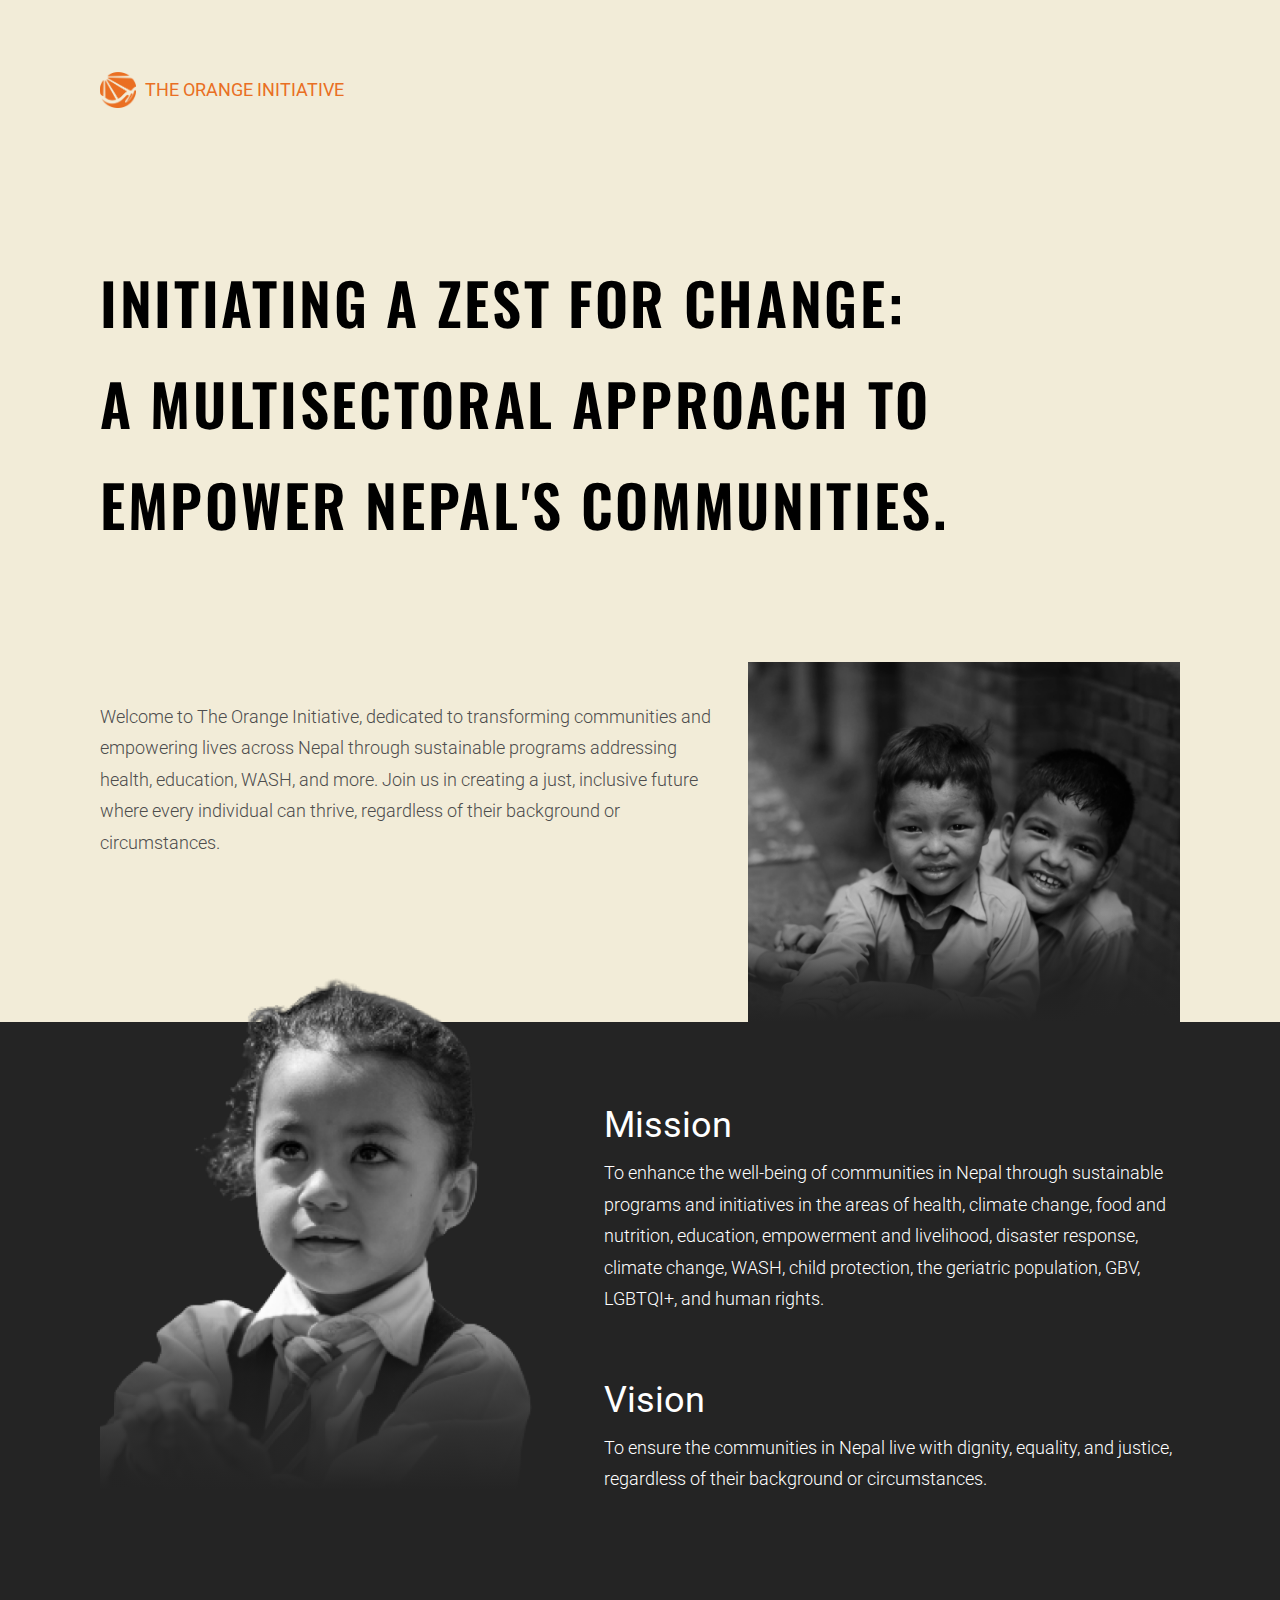
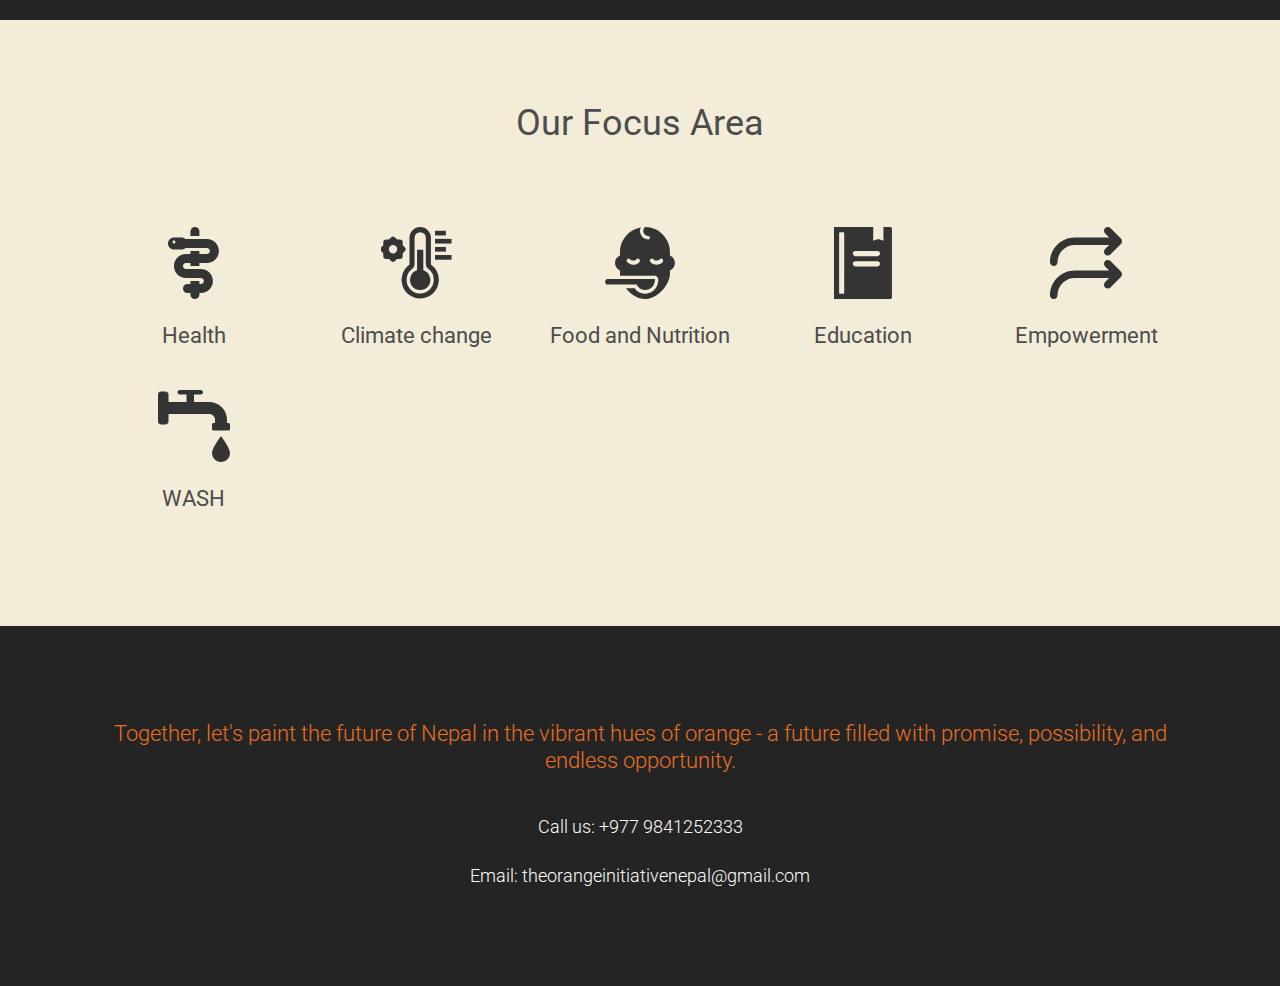
==== index.html @ a8c49d35 "Add climate change to focus area and mission statement" ====
<!DOCTYPE html>
<html>
    <head>
        <meta http-equiv="Content-Type" content="text/html; charset=windows-1252">
        <meta name="viewport" content="width=device-width, initial-scale=1.0">
        <link rel="icon" type="image/x-icon" href="./favicon.png">
        <script defer src="https://umami.tools.togglecorp.com/script.js" data-website-id="6a67c13a-d1a0-4432-aa30-65d49cffbc74"></script>
        <link rel="preconnect" href="https://fonts.googleapis.com">
        <link rel="preconnect" href="https://fonts.gstatic.com" crossorigin>
        <link href="https://fonts.googleapis.com/css2?family=Roboto:ital,wght@0,100;0,300;0,400;0,500;0,700;0,900;1,100;1,300;1,400;1,500;1,700;1,900&display=swap" rel="stylesheet">
        <link href="https://fonts.googleapis.com/css2?family=Oswald:wght@600&display=swap" rel="stylesheet">
        <title>The Orange Initiative</title>
        <link rel="stylesheet" href="./styles.css" />
    </head>
    <body data-gr-c-s-loaded="true">
        <div class="navbar-section section">
            <div class="section-content">
                <div class="brand">
                    <img class="main-logo" src="./icons/oi-logo.png" />
                    <span class="title">
                        The Orange Initiative
                    </span>
                </div>
            </div>
        </div>
        <div class="introduction-section section">
            <div class="section-content">
                <div class="main-tagline">
                    <div>Initiating a zest for change:</div>
                    <div>A multisectoral approach to empower Nepal's communities.</div>
                </div>
                <div class="introduction">
                    <div class="intro-text">
                        Welcome to The Orange Initiative, dedicated to transforming communities and empowering lives across Nepal through
                        sustainable programs addressing health, education, WASH, and more. Join us in creating a just, inclusive future where
                        every individual can thrive, regardless of their background or circumstances.
                    </div>
                    <div class="intro-image">
                        <img
                            src="./images/introduction.png"
                            alt=""
                        />
                        <div class="intro-image-gradient-overlay">
                        </div>
                    </div>
                </div>
            </div>
        </div>
        <div class="mission-vision-section section">
            <div class="section-content">
                <div class="mission-vision-image">
                    <img
                        src="./images/mission-vision.png"
                        alt=""
                    />
                    <div class="mission-vision-image-gradient-overlay">
                    </div>
                </div>
                <div class="mission-vision">
                    <div>
                        <h2>Mission</h2>
                        <div class="content">
                            To enhance the well-being of communities in Nepal through sustainable programs and initiatives in the areas of health,
                            climate change, food and nutrition, education, empowerment and livelihood, disaster response, climate change, WASH,
                            child protection, the geriatric population, GBV, LGBTQI+, and human rights.
                        </div>
                    </div>
                    <div>
                        <h2>Vision</h2>
                        <div class="content">
                            To ensure the communities in Nepal live with dignity, equality, and justice, regardless of their background or circumstances.
                        </div>
                    </div>
                </div>
            </div>
        </div>
        <div class="sectors-section section">
            <div class="section-content">
                <h2 class="sectors-heading">Our Focus Area</h2>
                <div class="content">
                    <div class="sector-list">
                        <div class="sector">
                            <img
                                class="sector-img"
                                src="./icons/health.svg"
                                alt=""
                            />
                            <h3>Health</h3>
                        </div>
                        <div class="sector">
                            <img
                                class="sector-img"
                                src="./icons/climate-change.svg"
                                alt=""
                            />
                            <h3>Climate change</h3>
                        </div>
                        <div class="sector">
                            <img
                                class="sector-img"
                                src="./icons/nutrition.svg"
                                alt=""
                            />
                            <h3>Food and Nutrition</h3>
                        </div>
                        <div class="sector">
                            <img
                                class="sector-img"
                                src="./icons/education.svg"
                                alt=""
                            />
                            <h3>Education</h3>
                        </div>
                        <div class="sector">
                            <img
                                class="sector-img"
                                src="./icons/disaster-response.svg"
                                alt=""
                            />
                            <h3>Empowerment</h3>
                        </div>
                        <div class="sector">
                            <img
                                class="sector-img"
                                src="./icons/wash.svg"
                                alt=""
                            />
                            <h3>WASH</h3>
                        </div>
                    </div>
                </div>
            </div>
        </div>
        <div class="contact-section section">
            <div class="section-content">
                <div class="contact-tagline">
                    Together, let's paint the future of Nepal in the vibrant hues of orange - a future filled with promise, possibility, and
                    endless opportunity.
                </div>
                <div></div>
                <div class="contact-details">
                    Call us:
                    <a href="tel:+9779841252333">
                        +977 9841252333
                    </a>
                </div>
                <div class="contact-details">
                    Email:
                    <a href="mailto:theorangeinitiativenepal@gmail.com">
                        theorangeinitiativenepal@gmail.com
                    </a>
                </div>
            </div>
        </div>
    </body>
</html>
---- styles.css ----
:root {
    --color-vivid-tangelo: #e96f23;
    --color-deep-jungle-green: #6c732d;
    --color-eggshell: #f2ecd8;
    --color-dark-lever: #4d4d4d;
    --color-white: #ffffff;
    --color-black: #000000;
    --color-background-dark: #242424;
    --color-light-gray: #f5f5f5;

    --color-primary: var(--color-vivid-tangelo);
    --color-accent: var(--color-deep-jungle-green);
    --color-background-primary: var(--color-eggshell);
    --color-background: var(--color-light-gray);
    --color-text: var(--color-dark-lever);
    --color-text-on-primary: var(--color-white);

    --font-family-primary: 'Roboto', sans-serif;

    font-family: var(--font-family-primary);
    font-size: 18px;
    line-height: 1.75;
    font-weight: 300;
}

body, html {
    padding: 0;
    margin: 0;
}

* {
    box-sizing: border-box;
}

body {
    background-color: var(--color-background);
    color: var(--color-text);
}

@media screen and (max-width: 900px) {
    :root {
        font-size: 16px;
    }
}

h2 {
    margin: 0;
    font-weight: 400;
    font-size: 2rem;
}

h3 {
    margin: 0;
    font-weight: 400;
    font-size: 1.2rem;
}

a {
    color: inherit;
    text-decoration: none;
}

a:visited {
    color: inherit;
}

a:hover {
    text-decoration: underline;
}

.section {
    display: flex;
    justify-content: center;
    padding: 4rem 2rem;
    position: relative;
}

.section-content {
    width: 100%;
    max-width: 60rem;
}

.navbar-section {
    background-color: var(--color-background-primary);
}

@media screen and (max-width: 900px) {
    .navbar-section {
        padding: 2rem;
    }
}

.brand {
    display: flex;
    align-items: center;
    gap: 0.5rem;
}

.main-logo {
    width: 2rem;
    height: 2rem;
    filter: invert(50%) sepia(43%) saturate(1072%) hue-rotate(342deg) brightness(94%) contrast(95%);
}

.brand .title {
    text-transform: uppercase;
    font-weight: 400;
    color: var(--color-primary);
}

.introduction-section {
    background-color: var(--color-background-primary);
}

.main-tagline {
    /* TODO: variable */
    font-family: 'Oswald', sans-serif;
    font-weight: 600;
    font-size: 3.2rem;
    text-transform: uppercase;
    color: var(--color-black);
    letter-spacing: 2pt;
}

@media screen and (max-width: 900px) {
    .main-tagline {
        font-size: 2.4rem;
        letter-spacing: unset;
    }
}

.introduction {
    display: flex;
    align-items: center;
    padding: 2rem 0 0 0;
    gap: 2rem;
}

.intro-text {
    padding-top: 1rem;
}

.intro-image {
    flex-shrink: 0;
    transform: translateY(4rem);
    position: relative;
    width: 24rem;
    height: 20rem;
}


.intro-image img {
    width: 100%;
    height: 100%;
    object-fit: cover;
}

@media screen and (max-width: 900px) {
    .intro-image {
        position: absolute;
        top: 0;
        left: 0;
        width: 100%;
        height: 100%;
        z-index: 0;
        opacity: 0.2;
        transform: unset;
    }

    .intro-image img {
        width: 100%;
        height: 100%;
        object-fit: cover;
        object-position: center center;
    }

    .intro-image-gradient-overlay {
        display: none;
    }
}

.intro-image-gradient-overlay {
    position: absolute;
    left: 0;
    top: 0;
    width: 100%;
    height: 100%;
    background: linear-gradient(180deg, rgba(0,0,0,0) 70%, rgba(36,36,36,0.9) 90%, rgba(36,36,36,1) 100%);
}

.mission-vision-section {
    background-color: var(--color-background-dark);
    color: var(--color-white);
}


.mission-vision {
    display: flex;
    flex-direction: column;
    gap: 3rem;
}

.mission-vision-section .section-content {
    display: flex;
    gap: 2rem;
}

.mission-vision-image {
    position: relative;
}

.mission-vision-image img {
    width: 26rem;
    transform: translateY(-7rem);
}

.mission-vision-image-gradient-overlay {
    position: absolute;
    left: 0;
    top: 0;
    width: 100%;
    height: 100%;
    background: linear-gradient(180deg, rgba(0,0,0,0) 60%, rgba(36,36,36,0.7) 70%, rgba(36,36,36, 0.9) 80%, rgba(36,36,36,1) 90%);
    transform: translateY(-7rem);
}

@media screen and (min-width: 900px) {
    .mission-vision-image {
        margin-bottom: -7rem;
    }
}

@media screen and (max-width: 900px) {
    .mission-vision-image {
        position: absolute;
        top: 0;
        left: 0;
        width: 100%;
        height: 100%;
        z-index: 0;
        opacity: 0.1;
    }

    .mission-vision-image img {
        width: 100%;
        height: 100%;
        object-fit: cover;
        object-position: center center;
        transform: unset;
    }

    .mission-vision {
        z-index: 1;
    }

    .mission-vision-image-gradient-overlay {
        display: none;
    }
}

.sectors-section {
    background-color: var(--color-background-primary);
}

.sectors-heading {
    margin-bottom: 2rem;
    text-align: center;
}

.sector-list {
    display: grid;
    grid-template-columns: repeat(auto-fit, minmax(10rem, 1fr));
    gap: 2rem;
    padding: 2rem 0;
}

.sector {
    display: flex;
    flex-direction: column;
    align-items: center;
    gap: 1rem;
}

.sector-img {
    width: 4rem;
    height: 4rem;
    object-fit: contain;
    object-position: center center;
}

.contact-section {
    background-color: var(--color-background-dark);
    min-height: 20rem;
    color: var(--color-white);
}

.contact-section .section-content {
    display: flex;
    flex-direction: column;
    justify-content: center;
    align-items: center;
    gap: 1rem;
}

.contact-tagline {
    color: var(--color-primary);
    text-align: center;
    font-weight: 300;
    font-size: 1.2rem;
    line-height: 1.25;
}
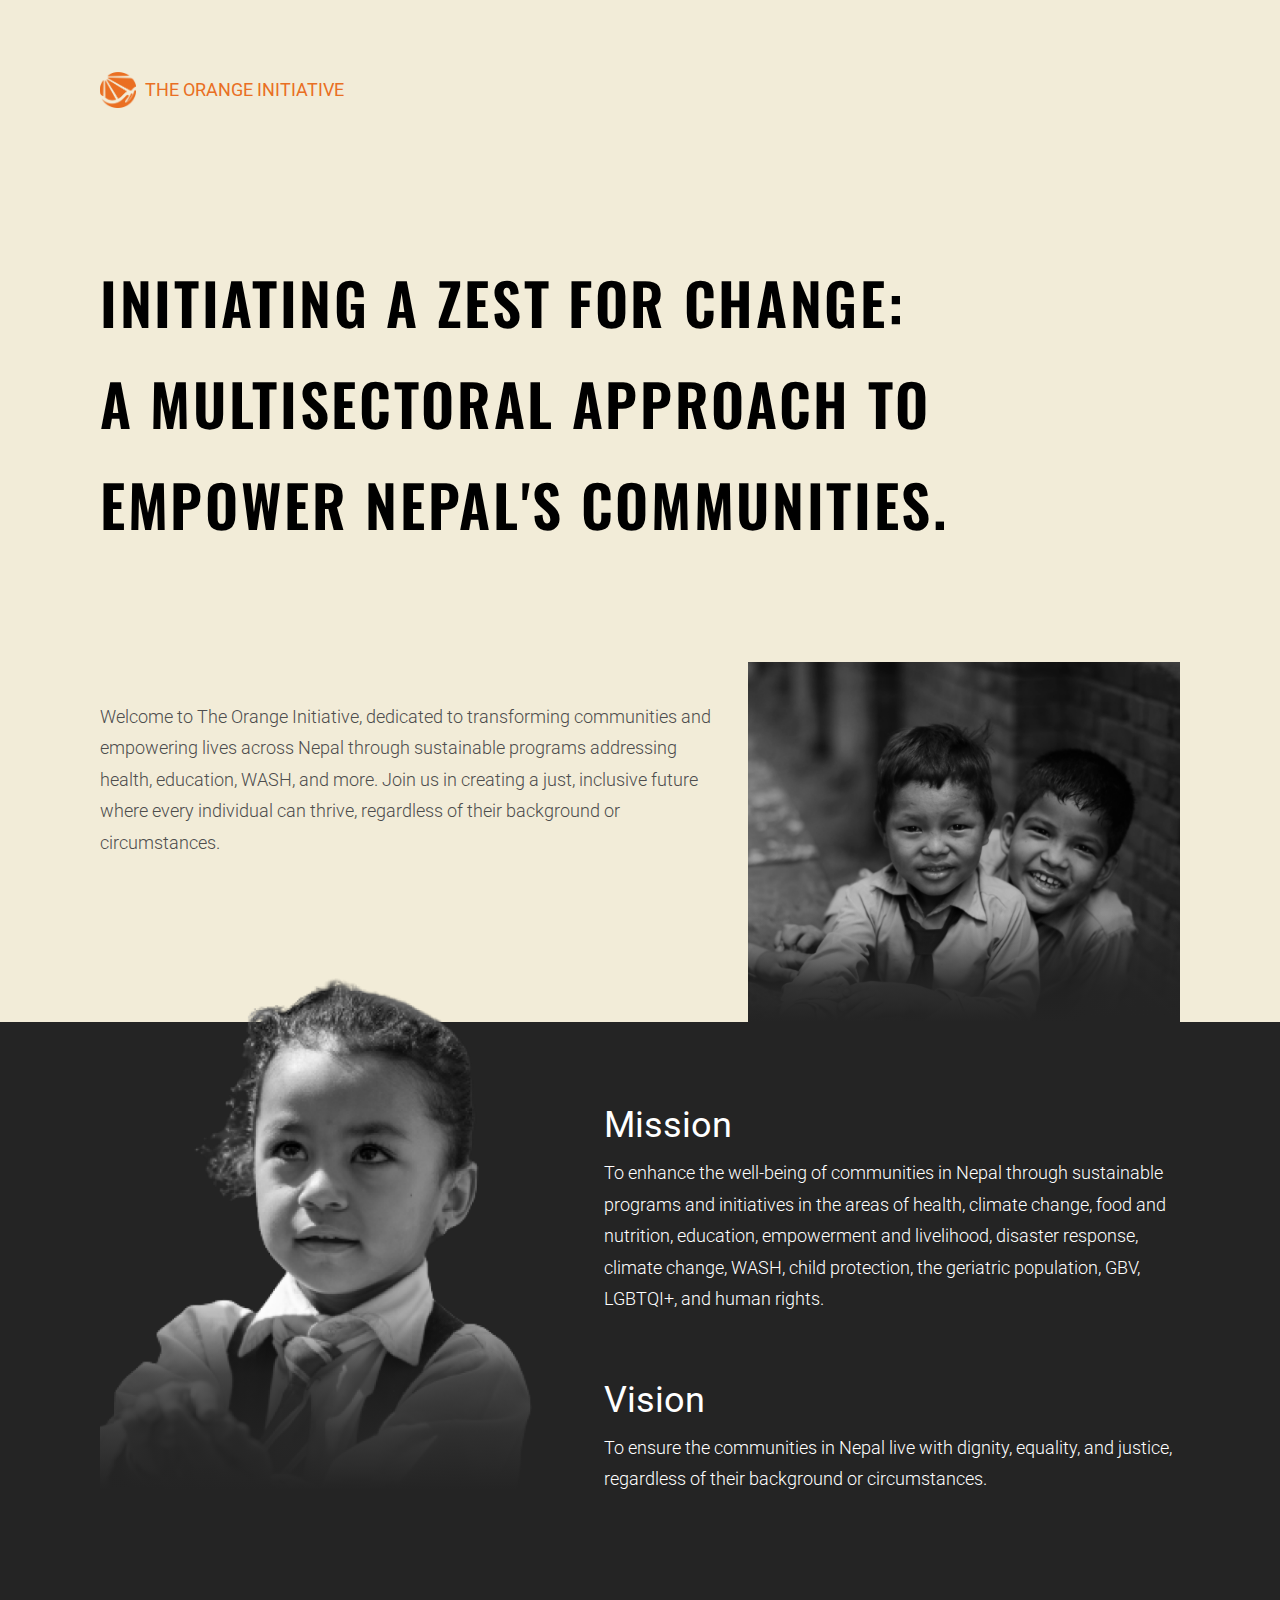
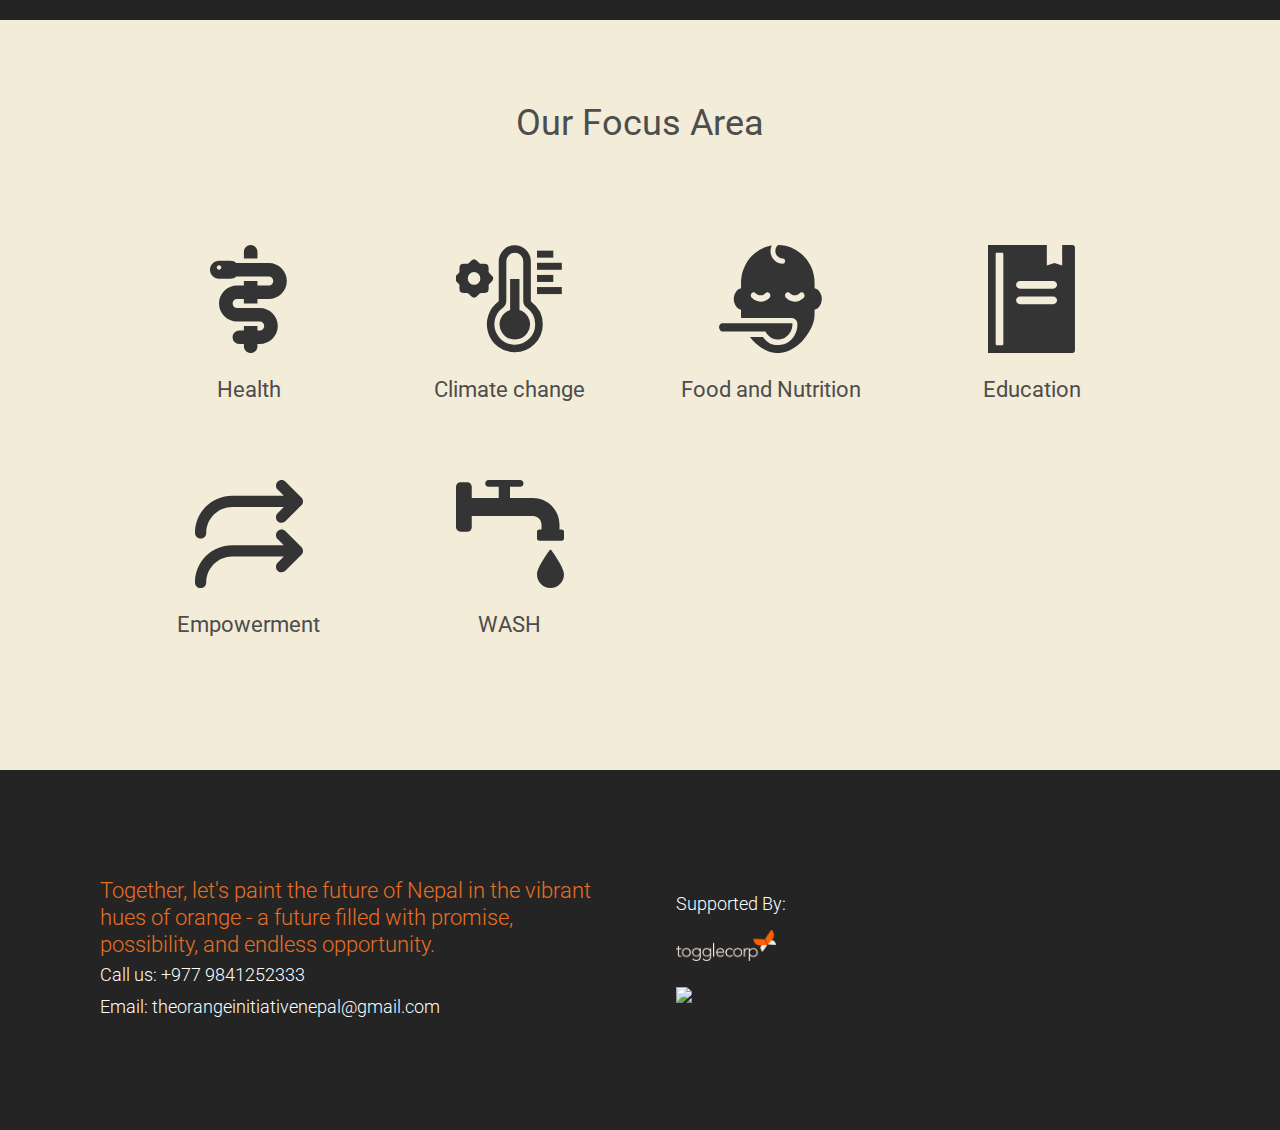
==== commit a43a76b7: "Add supported logos in bottom" ====
--- a/index.html
+++ b/index.html
@@ -133,22 +133,37 @@
         </div>
         <div class="contact-section section">
             <div class="section-content">
-                <div class="contact-tagline">
-                    Together, let's paint the future of Nepal in the vibrant hues of orange - a future filled with promise, possibility, and
-                    endless opportunity.
+                <div class="contact">
+                    <div class="contact-tagline">
+                        Together, let's paint the future of Nepal in the vibrant hues of orange - a future filled with promise, possibility, and
+                        endless opportunity.
+                    </div>
+                    <div></div>
+                    <div class="contact-details">
+                        Call us:
+                        <a href="tel:+9779841252333">
+                            +977 9841252333
+                        </a>
+                    </div>
+                    <div class="contact-details">
+                        Email:
+                        <a href="mailto:theorangeinitiativenepal@gmail.com">
+                            theorangeinitiativenepal@gmail.com
+                        </a>
+                    </div>
                 </div>
-                <div></div>
-                <div class="contact-details">
-                    Call us:
-                    <a href="tel:+9779841252333">
-                        +977 9841252333
-                    </a>
-                </div>
-                <div class="contact-details">
-                    Email:
-                    <a href="mailto:theorangeinitiativenepal@gmail.com">
-                        theorangeinitiativenepal@gmail.com
-                    </a>
+                <div class="supported-by">
+                    <div class="supported-by-title">
+                        Supported By:
+                    </div>
+                    <div class="partners">
+                        <a href="https://togglecorp.com/" target="_blank" rel="noopener norefferer">
+                            <img class="partner-logo big" src="./icons/tc.png"></img>
+                        </a>
+                        <a href="https://uptimerobot.com/" target="_blank" rel="noopener norefferer">
+                            <img class="partner-logo small" src="https://uptimerobot.com/assets/images/uptimerobot-logo.svg"></img>
+                        </a>
+                    </div>
                 </div>
             </div>
         </div>
--- a/styles.css
+++ b/styles.css
@@ -269,9 +269,10 @@
 
 .sector-list {
     display: grid;
+    align-items: center;
     grid-template-columns: repeat(auto-fit, minmax(10rem, 1fr));
-    gap: 2rem;
-    padding: 2rem 0;
+    gap: 4rem;
+    padding: 3rem;
 }
 
 .sector {
@@ -282,8 +283,8 @@
 }
 
 .sector-img {
-    width: 4rem;
-    height: 4rem;
+    width: 6rem;
+    height: 6rem;
     object-fit: contain;
     object-position: center center;
 }
@@ -295,16 +296,44 @@
 }
 
 .contact-section .section-content {
+    display: grid;
+    align-items: center;
+    grid-template-columns: repeat(auto-fit, minmax(10rem, 1fr));
+    gap: 4rem;
+}
+
+.contact-section .supported-by {
     display: flex;
     flex-direction: column;
-    justify-content: center;
-    align-items: center;
-    gap: 1rem;
+    grid-column: 3;
+    gap: 0.6rem;
+}
+
+@media screen and (max-width: 720px) {
+    .contact-section .supported-by {
+        grid-column: auto;
+    }
+}
+
+
+.contact-section .partners {
+    display: flex;
+    flex-direction: column;
+    gap: 0.6rem;
+}
+
+.contact-section .partners .partner-logo {
+    width: 100px;
+    object-fit: contain;
+}
+
+.contact-section .partners .partner-logo .big {
+    height: 40px;
 }
 
 .contact-tagline {
     color: var(--color-primary);
-    text-align: center;
+    text-align: left;
     font-weight: 300;
     font-size: 1.2rem;
     line-height: 1.25;
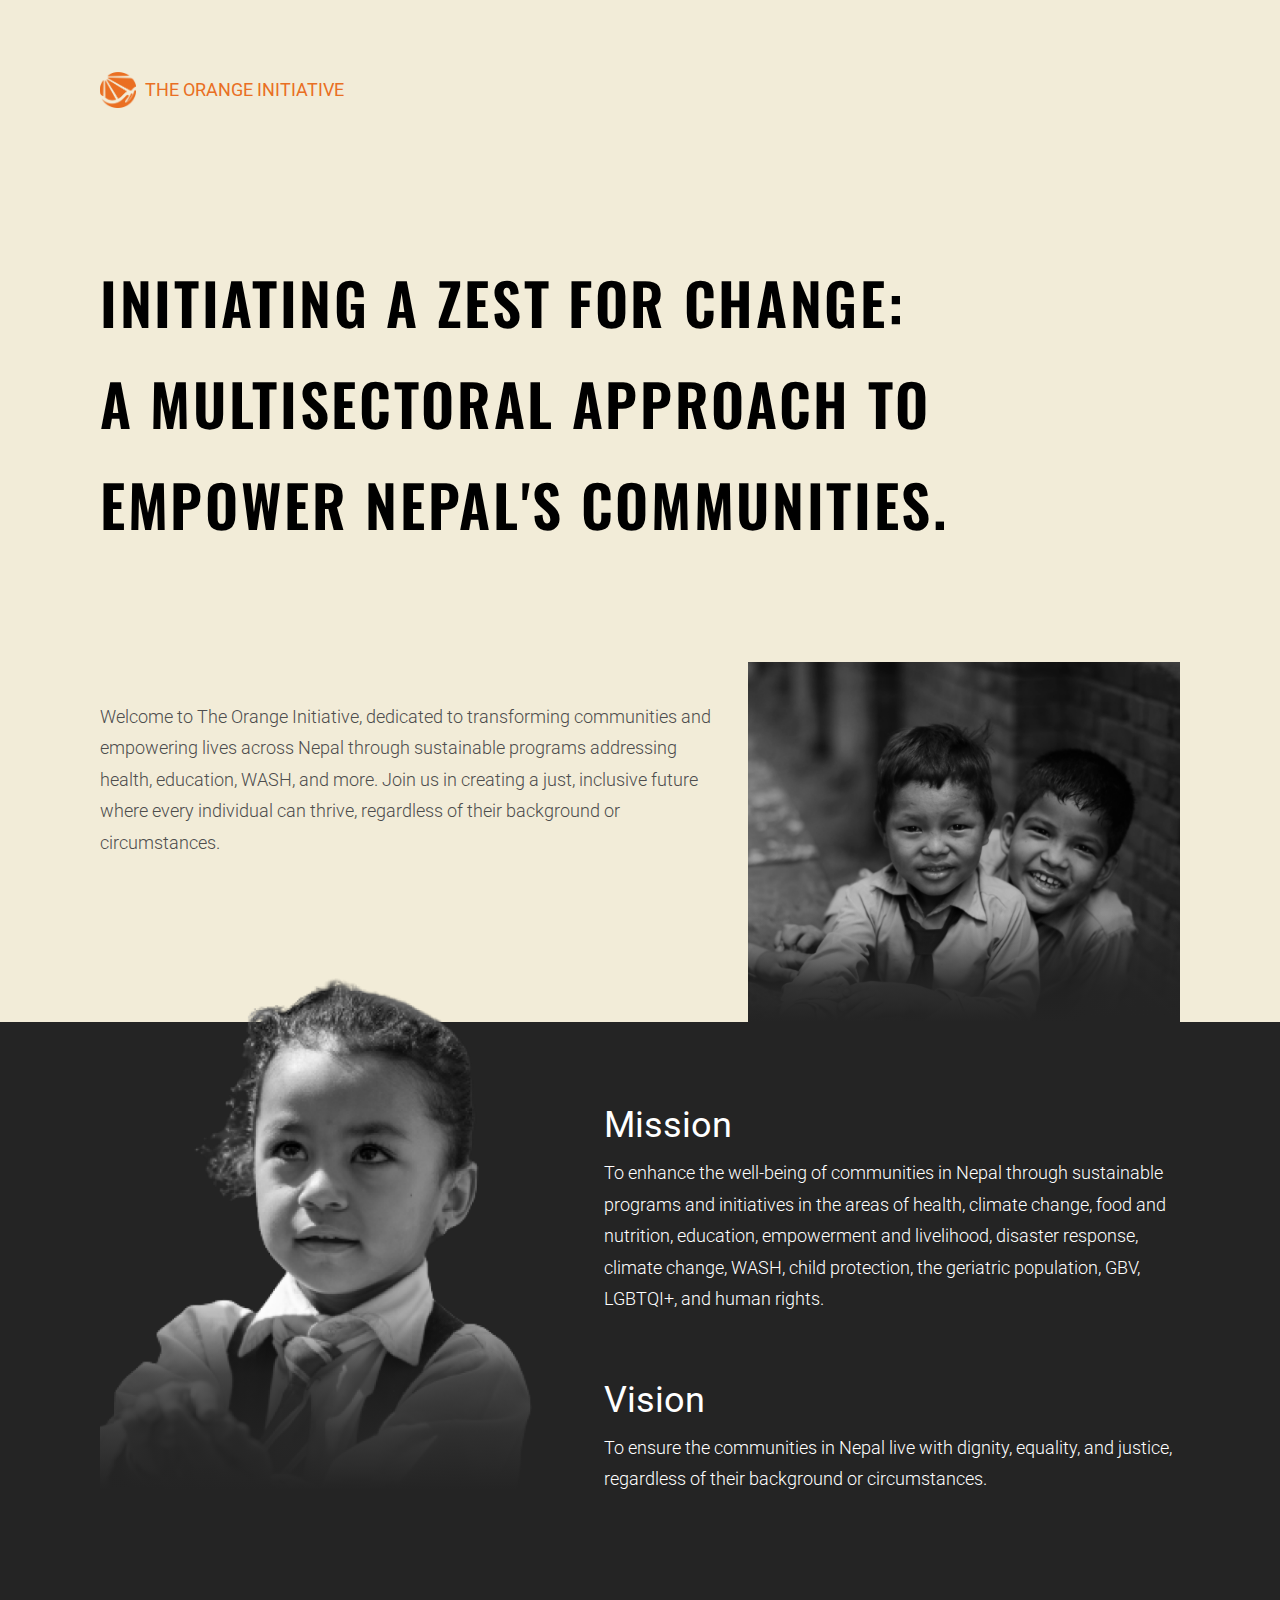
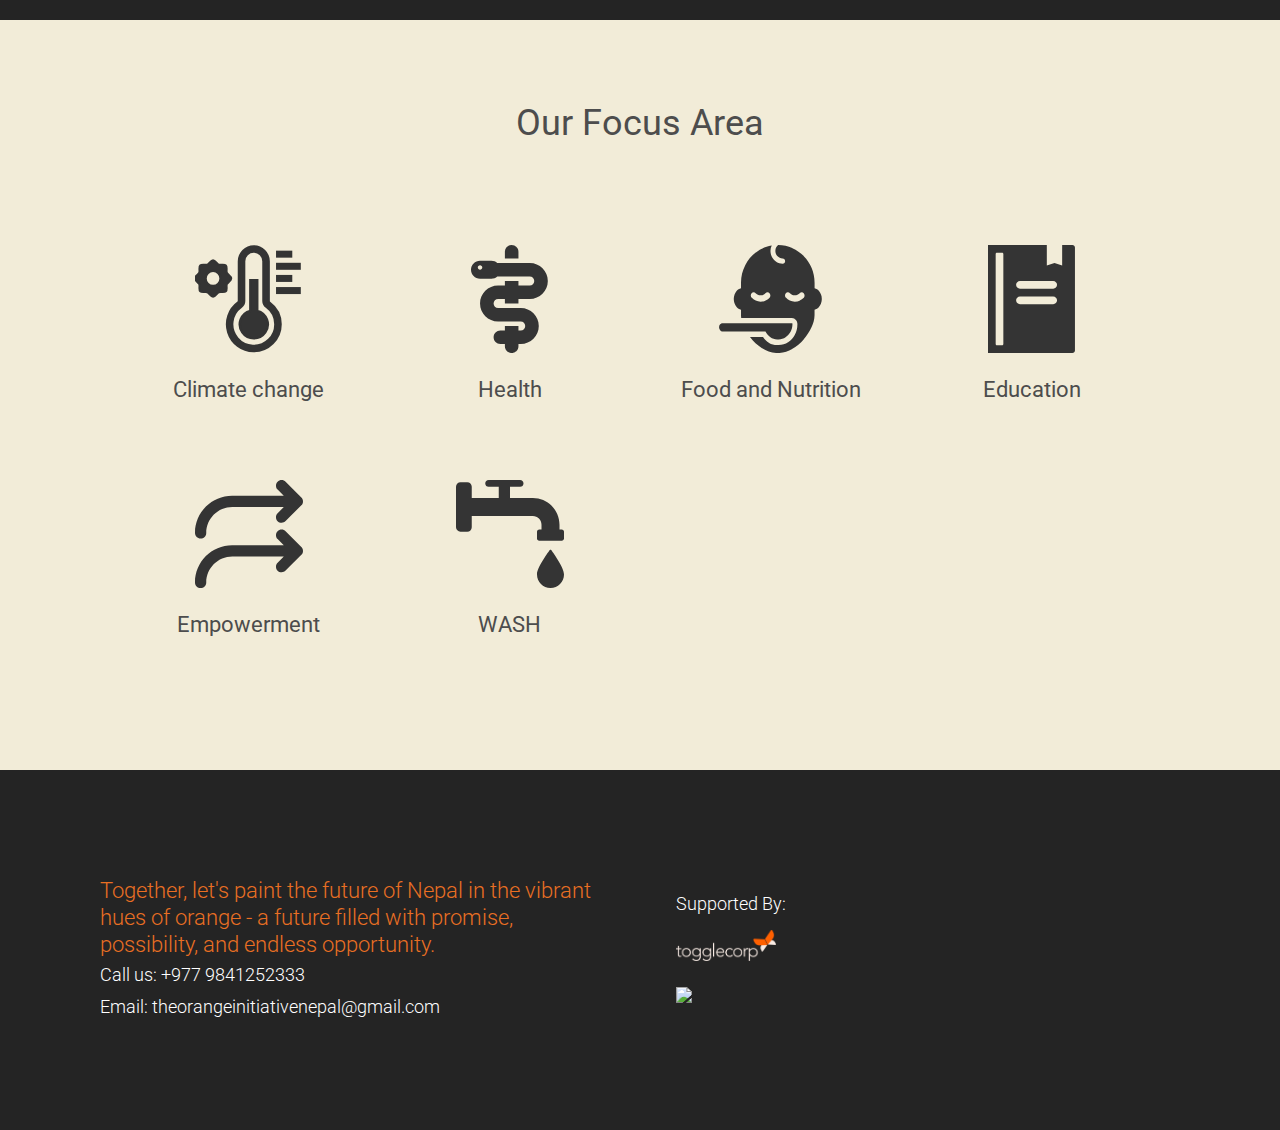
==== commit 3c1f0b02: "Move climate change to the start of focus area section" ====
--- a/index.html
+++ b/index.html
@@ -82,18 +82,18 @@
                         <div class="sector">
                             <img
                                 class="sector-img"
+                                src="./icons/climate-change.svg"
+                                alt=""
+                            />
+                            <h3>Climate change</h3>
+                        </div>
+                        <div class="sector">
+                            <img
+                                class="sector-img"
                                 src="./icons/health.svg"
                                 alt=""
                             />
                             <h3>Health</h3>
-                        </div>
-                        <div class="sector">
-                            <img
-                                class="sector-img"
-                                src="./icons/climate-change.svg"
-                                alt=""
-                            />
-                            <h3>Climate change</h3>
                         </div>
                         <div class="sector">
                             <img
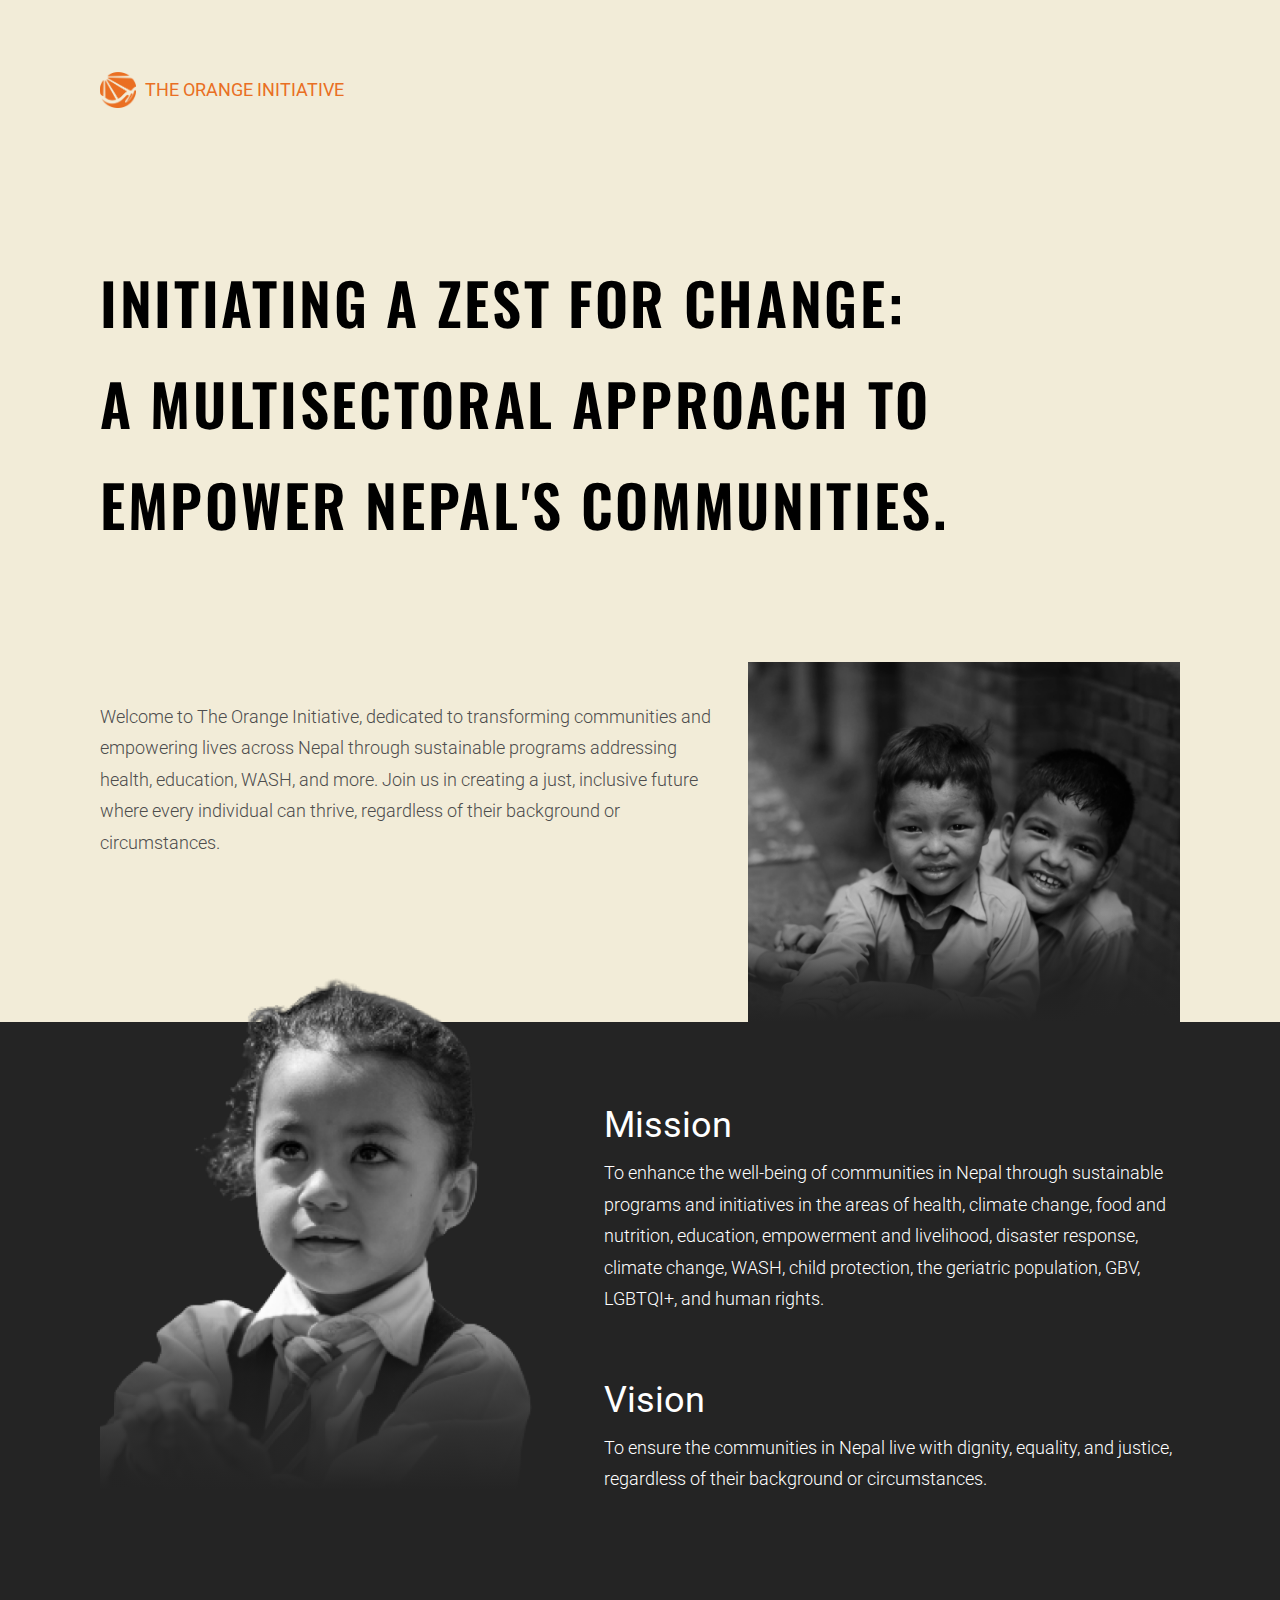
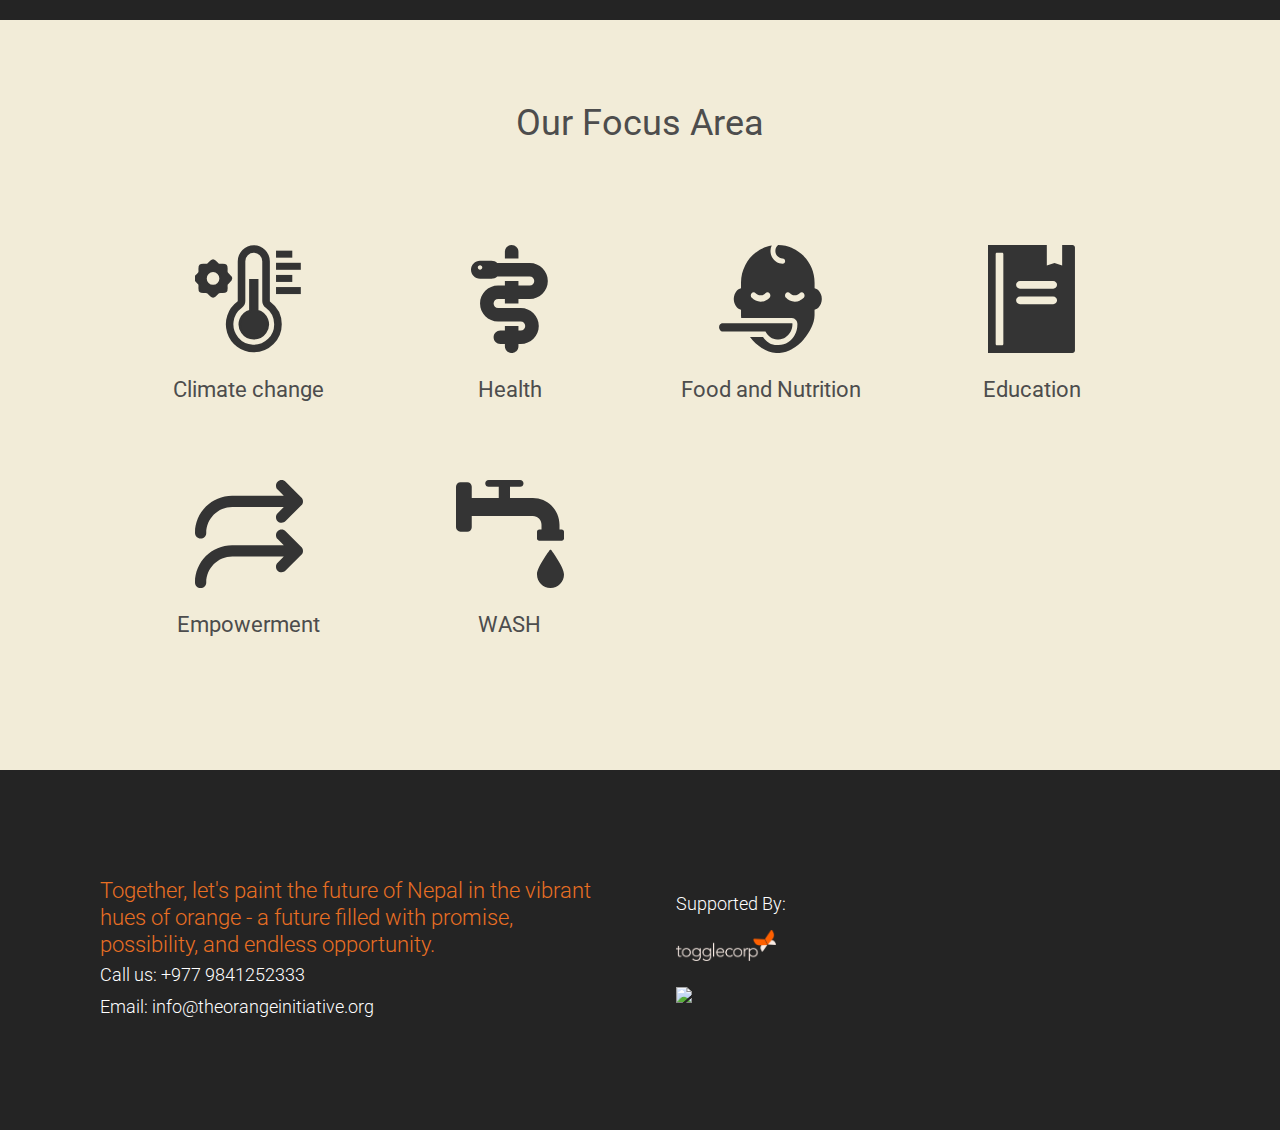
==== commit 0d603c58: "Update contact email" ====
--- a/index.html
+++ b/index.html
@@ -147,8 +147,8 @@
                     </div>
                     <div class="contact-details">
                         Email:
-                        <a href="mailto:theorangeinitiativenepal@gmail.com">
-                            theorangeinitiativenepal@gmail.com
+                        <a href="mailto:info@theorangeinitiative.org">
+                            info@theorangeinitiative.org
                         </a>
                     </div>
                 </div>
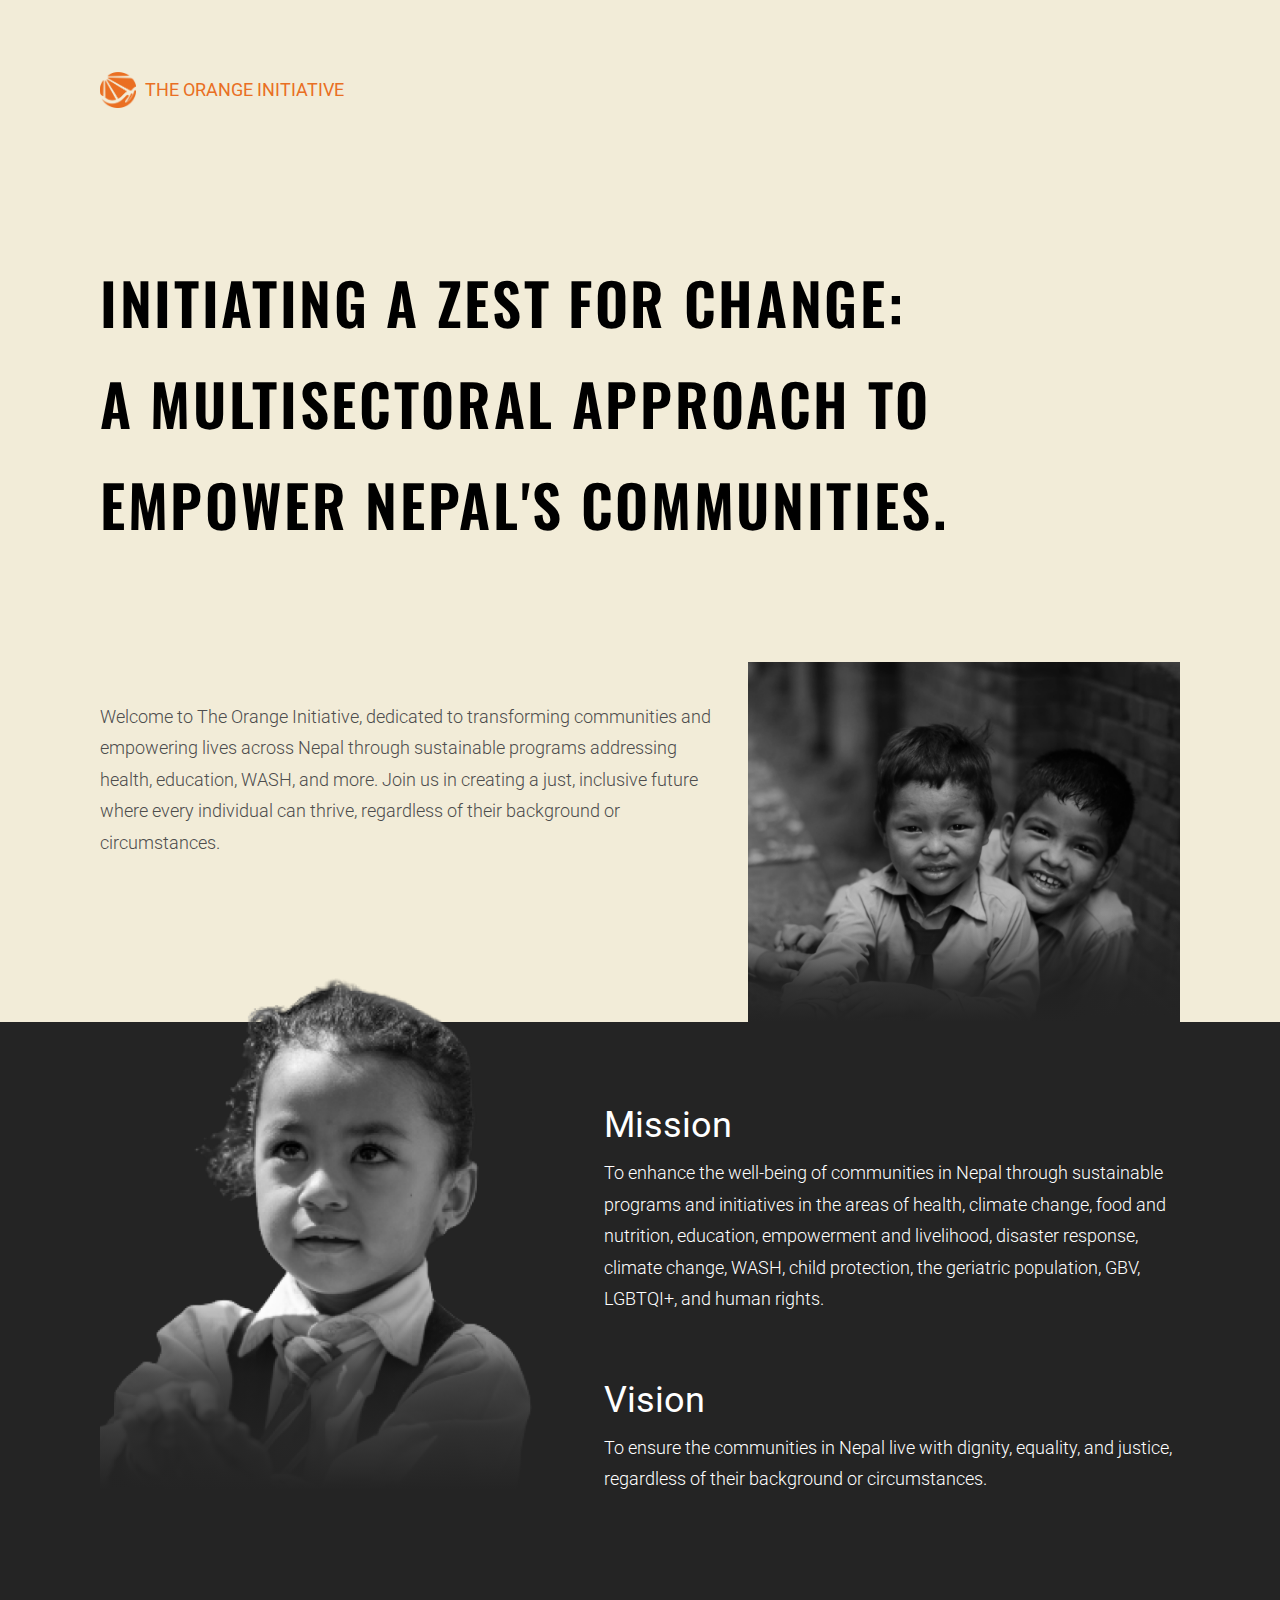
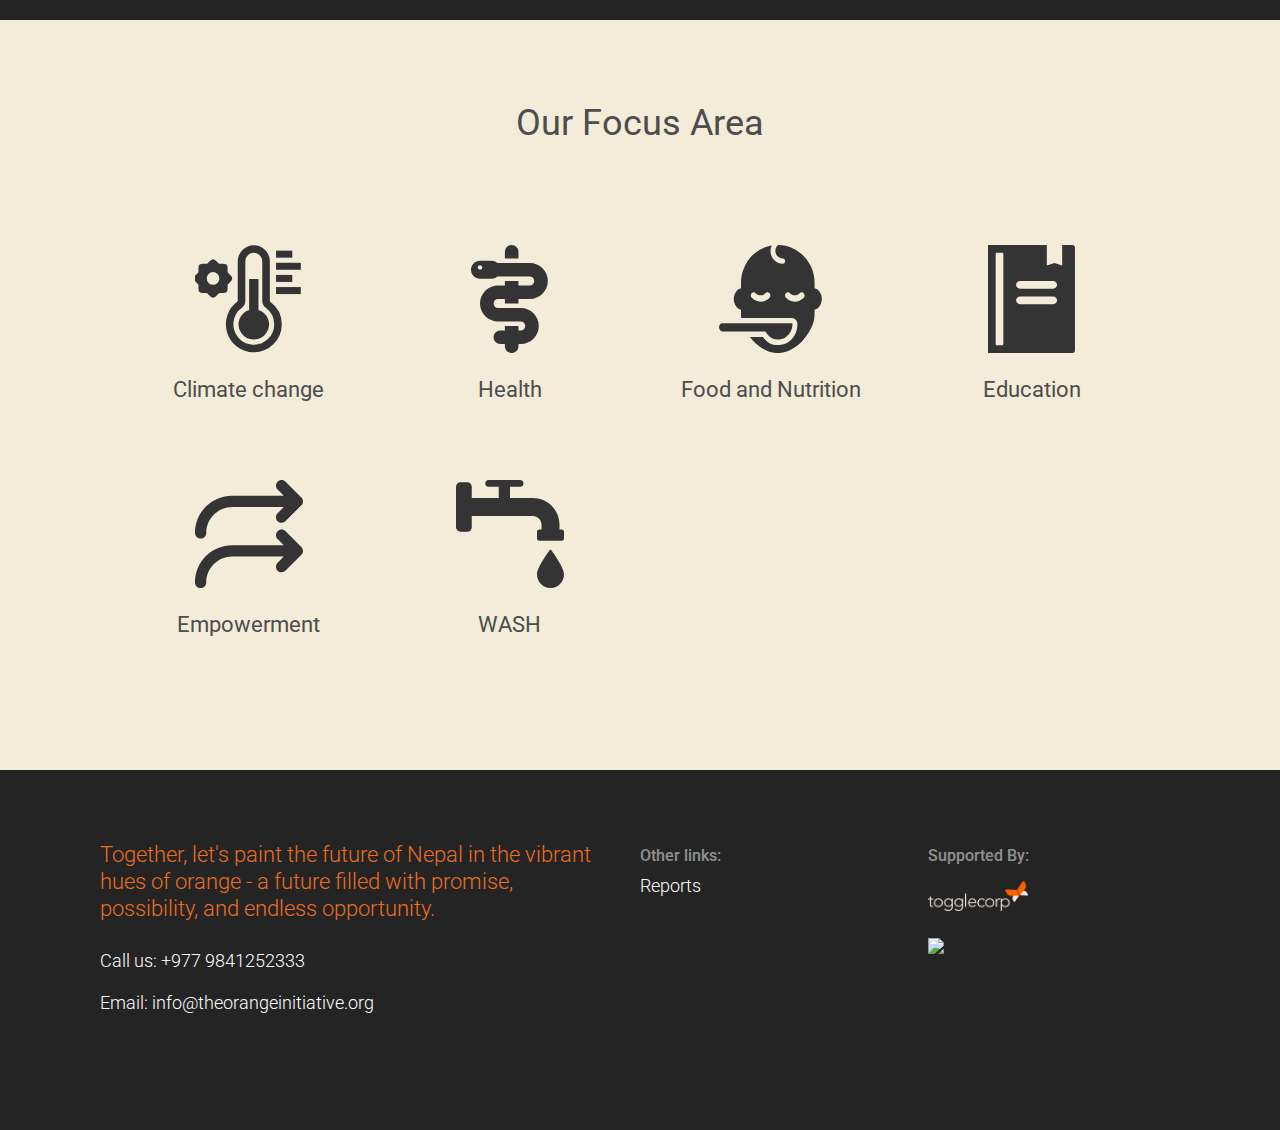
==== commit 7c9d210a: "Add reports section" ====
--- a/index.html
+++ b/index.html
@@ -133,27 +133,35 @@
         </div>
         <div class="contact-section section">
             <div class="section-content">
-                <div class="contact">
+                <div class="contact-details">
                     <div class="contact-tagline">
                         Together, let's paint the future of Nepal in the vibrant hues of orange - a future filled with promise, possibility, and
                         endless opportunity.
                     </div>
                     <div></div>
-                    <div class="contact-details">
+                    <div class="contact-item">
                         Call us:
                         <a href="tel:+9779841252333">
                             +977 9841252333
                         </a>
                     </div>
-                    <div class="contact-details">
+                    <div class="contact-item">
                         Email:
                         <a href="mailto:info@theorangeinitiative.org">
                             info@theorangeinitiative.org
                         </a>
                     </div>
                 </div>
+                <div class="other-links">
+                    <div class="footer-section-title">
+                        Other links:
+                    </div>
+                    <a href="./reports">
+                        Reports
+                    </a>
+                </div>
                 <div class="supported-by">
-                    <div class="supported-by-title">
+                    <div class="footer-section-title">
                         Supported By:
                     </div>
                     <div class="partners">
--- a/styles.css
+++ b/styles.css
@@ -75,6 +75,11 @@
     position: relative;
 }
 
+.section-heading {
+    margin-bottom: 2rem;
+    text-align: center;
+}
+
 .section-content {
     width: 100%;
     max-width: 60rem;
@@ -82,6 +87,7 @@
 
 .navbar-section {
     background-color: var(--color-background-primary);
+    flex-shrink: 0;
 }
 
 @media screen and (max-width: 900px) {
@@ -297,9 +303,21 @@
 
 .contact-section .section-content {
     display: grid;
-    align-items: center;
-    grid-template-columns: repeat(auto-fit, minmax(10rem, 1fr));
-    gap: 4rem;
+    grid-template-columns: 2fr 1fr 1fr;
+    gap: 2rem;
+}
+
+@media screen and (max-width: 720px) {
+    .contact-section .section-content {
+        display: flex;
+        flex-direction: column;
+    }
+}
+
+.contact-section .contact-details {
+    display: flex;
+    flex-direction: column;
+    gap: 0.6rem;
 }
 
 .contact-section .supported-by {
@@ -338,3 +356,28 @@
     font-size: 1.2rem;
     line-height: 1.25;
 }
+
+.four-hundred-four-body {
+    min-height: 100vh;
+    display: flex;
+    flex-direction: column;
+}
+
+.four-hundred-four-body .introduction-section {
+    background-color: unset;
+    flex-grow: 1;
+    display: flex;
+    flex-direction: column;
+    gap: 2rem;
+    margin: auto;
+}
+
+.back-link {
+    color: var(--color-primary);
+}
+
+.footer-section-title {
+    color: rgba(255, 255, 255, 0.5);
+    font-size: 0.875rem;
+    font-weight: 500;
+}
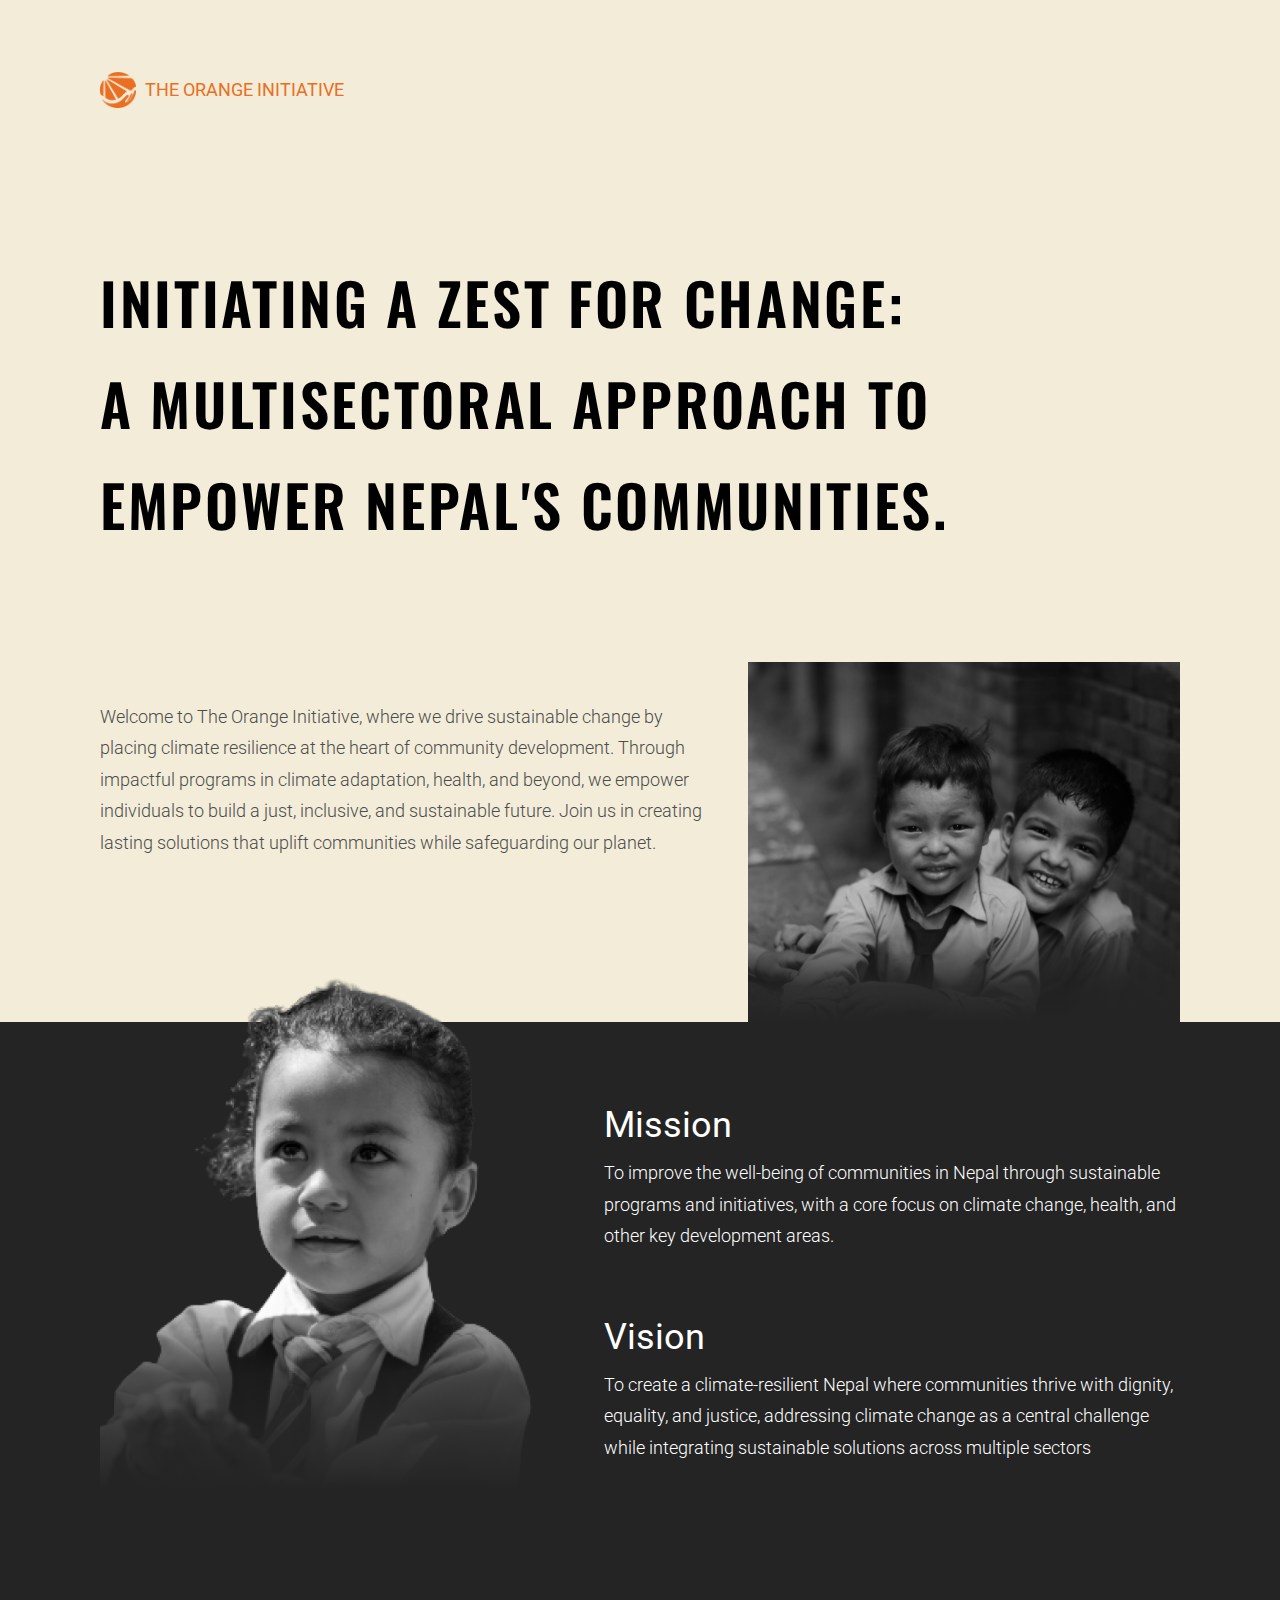
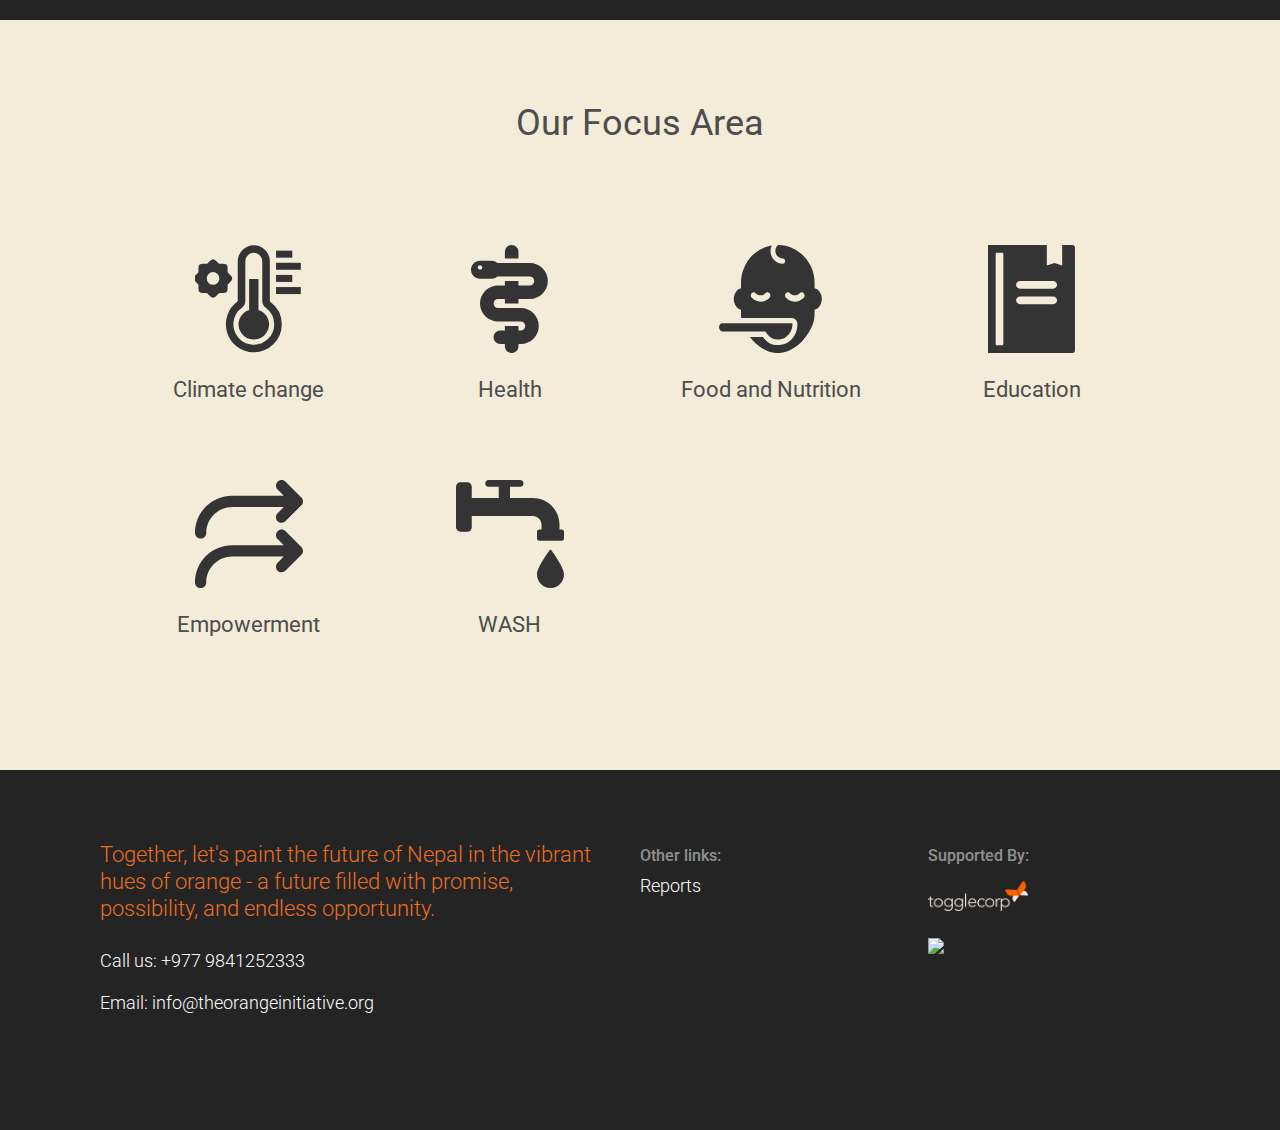
==== commit de344acf: "Update introduction, mission and vision" ====
--- a/index.html
+++ b/index.html
@@ -31,9 +31,10 @@
                 </div>
                 <div class="introduction">
                     <div class="intro-text">
-                        Welcome to The Orange Initiative, dedicated to transforming communities and empowering lives across Nepal through
-                        sustainable programs addressing health, education, WASH, and more. Join us in creating a just, inclusive future where
-                        every individual can thrive, regardless of their background or circumstances.
+                        Welcome to The Orange Initiative, where we drive sustainable change by placing climate resilience at the heart of
+                        community development. Through impactful programs in climate adaptation, health, and beyond, we empower individuals to
+                        build a just, inclusive, and sustainable future. Join us in creating lasting solutions that uplift communities while
+                        safeguarding our planet.
                     </div>
                     <div class="intro-image">
                         <img
@@ -60,15 +61,15 @@
                     <div>
                         <h2>Mission</h2>
                         <div class="content">
-                            To enhance the well-being of communities in Nepal through sustainable programs and initiatives in the areas of health,
-                            climate change, food and nutrition, education, empowerment and livelihood, disaster response, climate change, WASH,
-                            child protection, the geriatric population, GBV, LGBTQI+, and human rights.
+                            To improve the well-being of communities in Nepal through sustainable programs and initiatives, with a core focus on
+                            climate change, health, and other key development areas.
                         </div>
                     </div>
                     <div>
                         <h2>Vision</h2>
                         <div class="content">
-                            To ensure the communities in Nepal live with dignity, equality, and justice, regardless of their background or circumstances.
+                            To create a climate-resilient Nepal where communities thrive with dignity, equality, and justice, addressing climate
+                            change as a central challenge while integrating sustainable solutions across multiple sectors
                         </div>
                     </div>
                 </div>
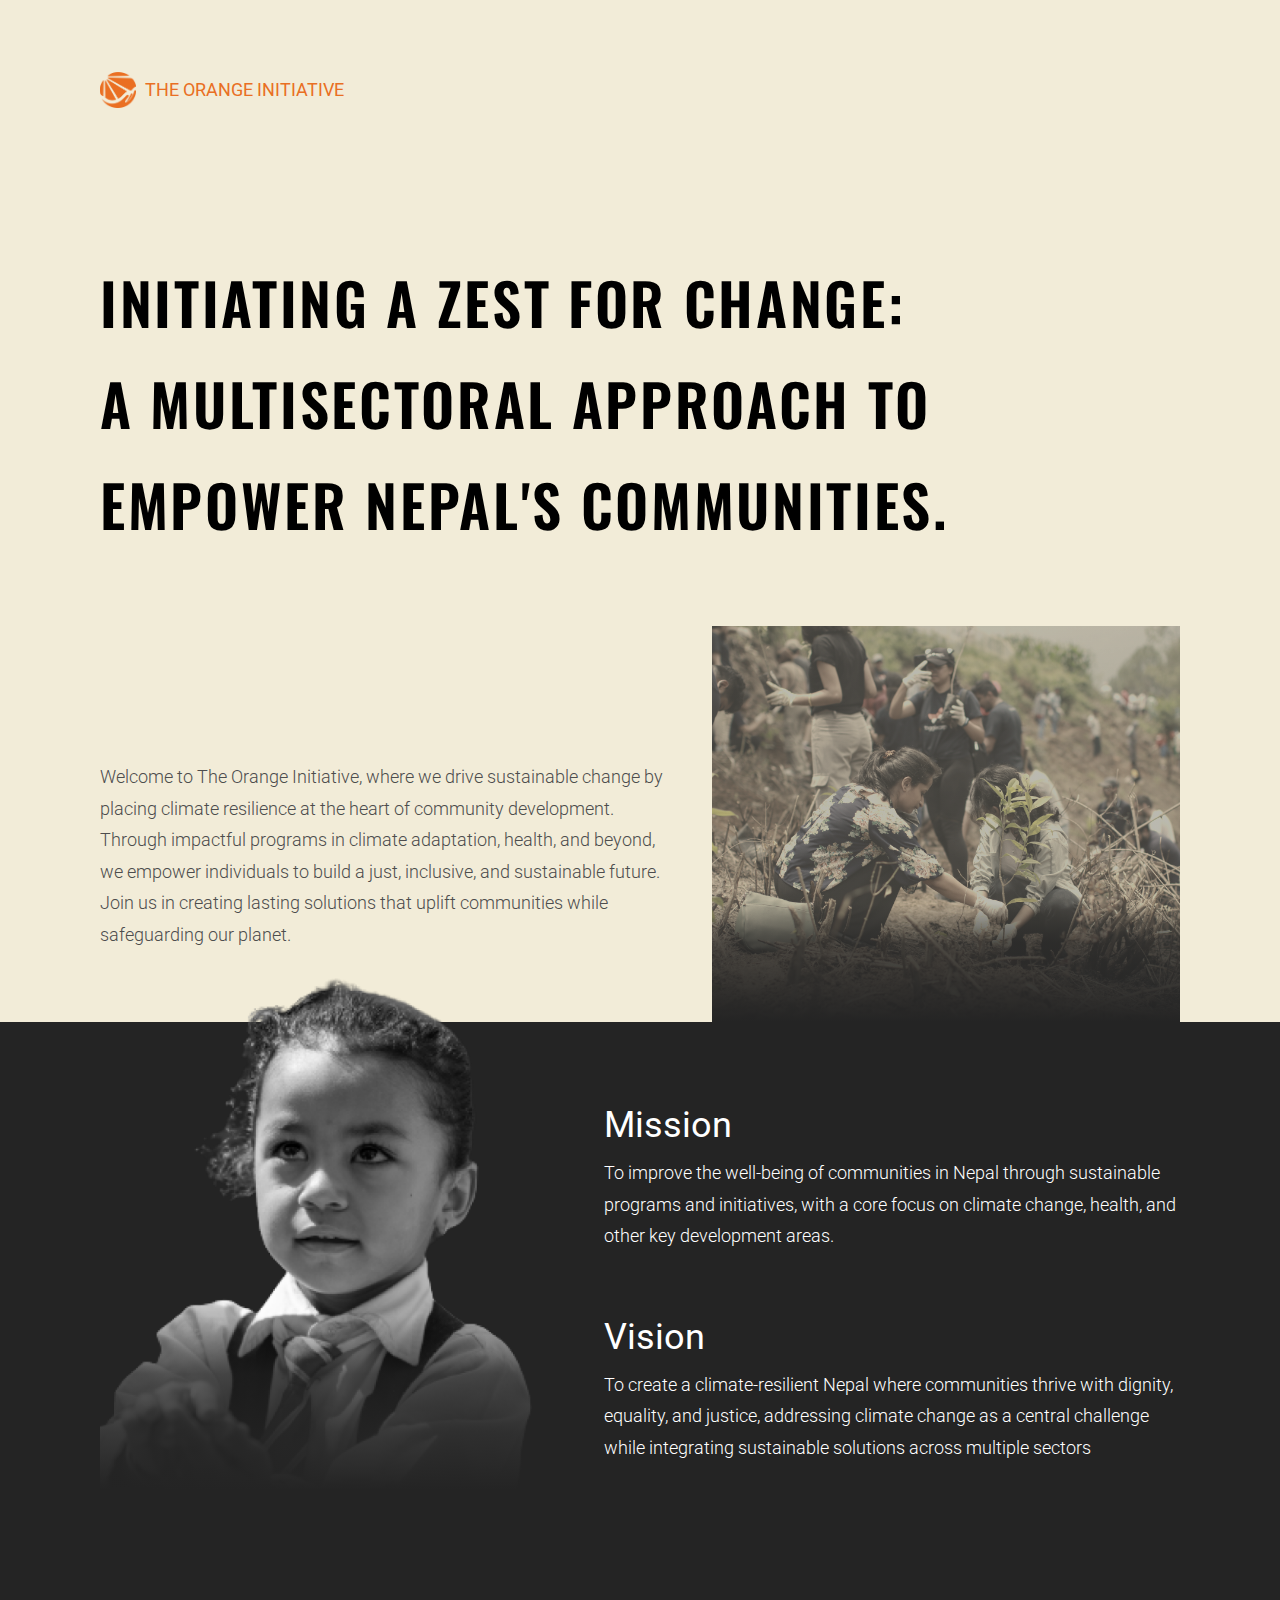
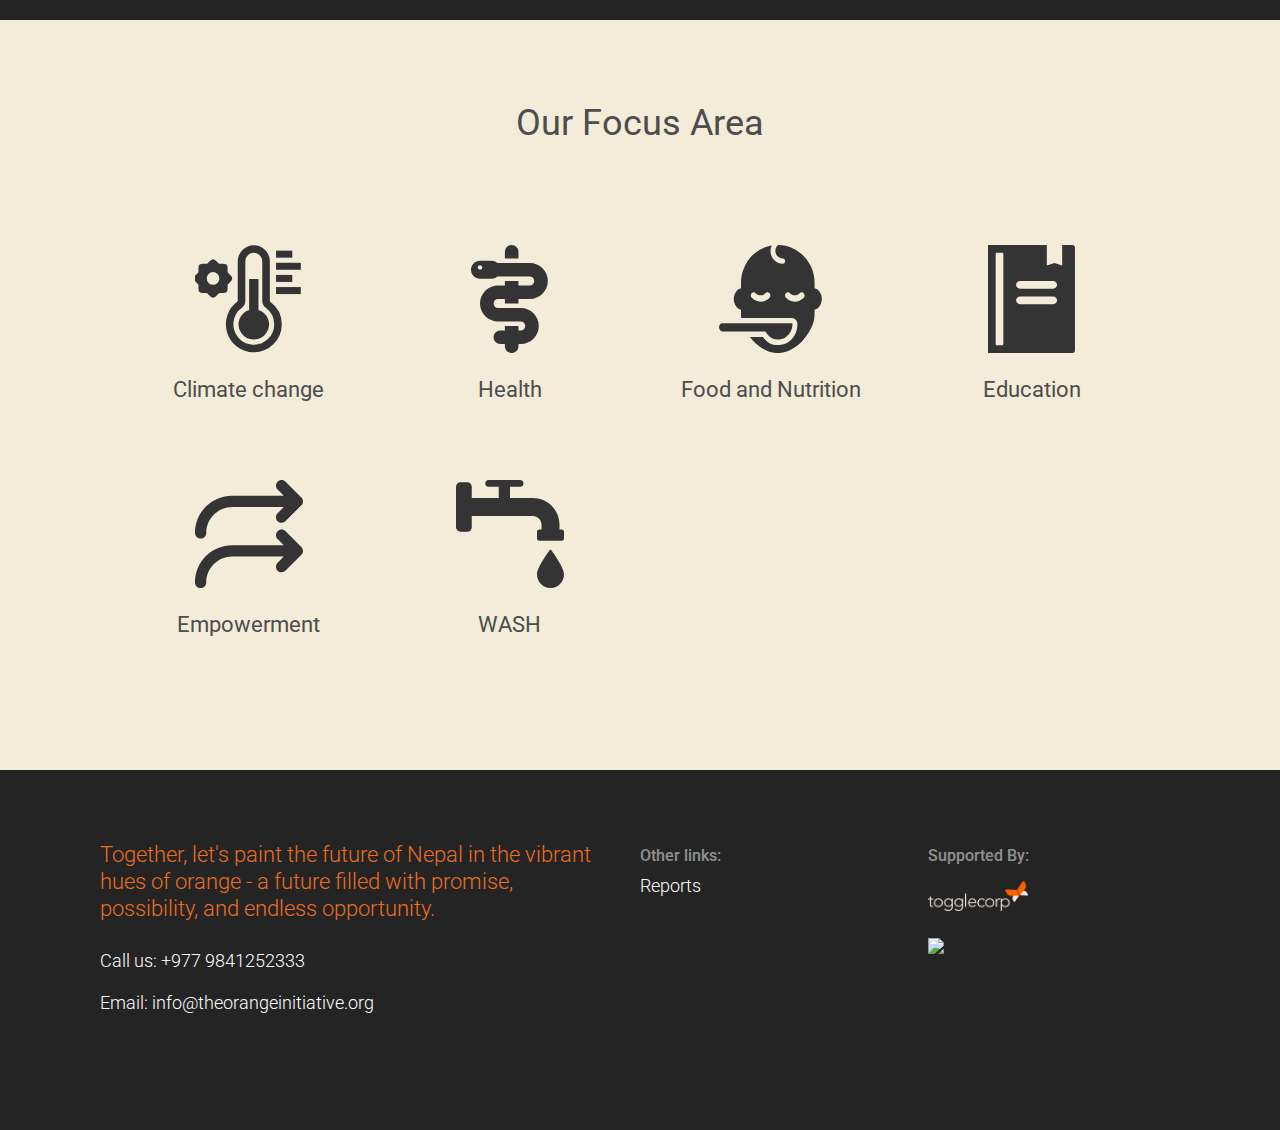
==== commit 9396c7b5: "Update introduction image" ====
--- a/index.html
+++ b/index.html
@@ -38,7 +38,7 @@
                     </div>
                     <div class="intro-image">
                         <img
-                            src="./images/introduction.png"
+                            src="./images/introduction.jpg"
                             alt=""
                         />
                         <div class="intro-image-gradient-overlay">
--- a/styles.css
+++ b/styles.css
@@ -137,8 +137,7 @@
 
 .introduction {
     display: flex;
-    align-items: center;
-    padding: 2rem 0 0 0;
+    align-items: flex-end;
     gap: 2rem;
 }
 
@@ -150,8 +149,9 @@
     flex-shrink: 0;
     transform: translateY(4rem);
     position: relative;
-    width: 24rem;
-    height: 20rem;
+    width: 26rem;
+    height: 22rem;
+    background-color: var(--color-background-primary);
 }
 
 
@@ -159,6 +159,8 @@
     width: 100%;
     height: 100%;
     object-fit: cover;
+    opacity: 0.7;
+    filter: sepia(60%);
 }
 
 @media screen and (max-width: 900px) {
@@ -191,7 +193,7 @@
     top: 0;
     width: 100%;
     height: 100%;
-    background: linear-gradient(180deg, rgba(0,0,0,0) 70%, rgba(36,36,36,0.9) 90%, rgba(36,36,36,1) 100%);
+    background: linear-gradient(180deg, rgba(36,36,36,0.3) 70%, rgba(36,36,36,0.8) 80%, rgba(36,36,36, 1) 100%);
 }
 
 .mission-vision-section {
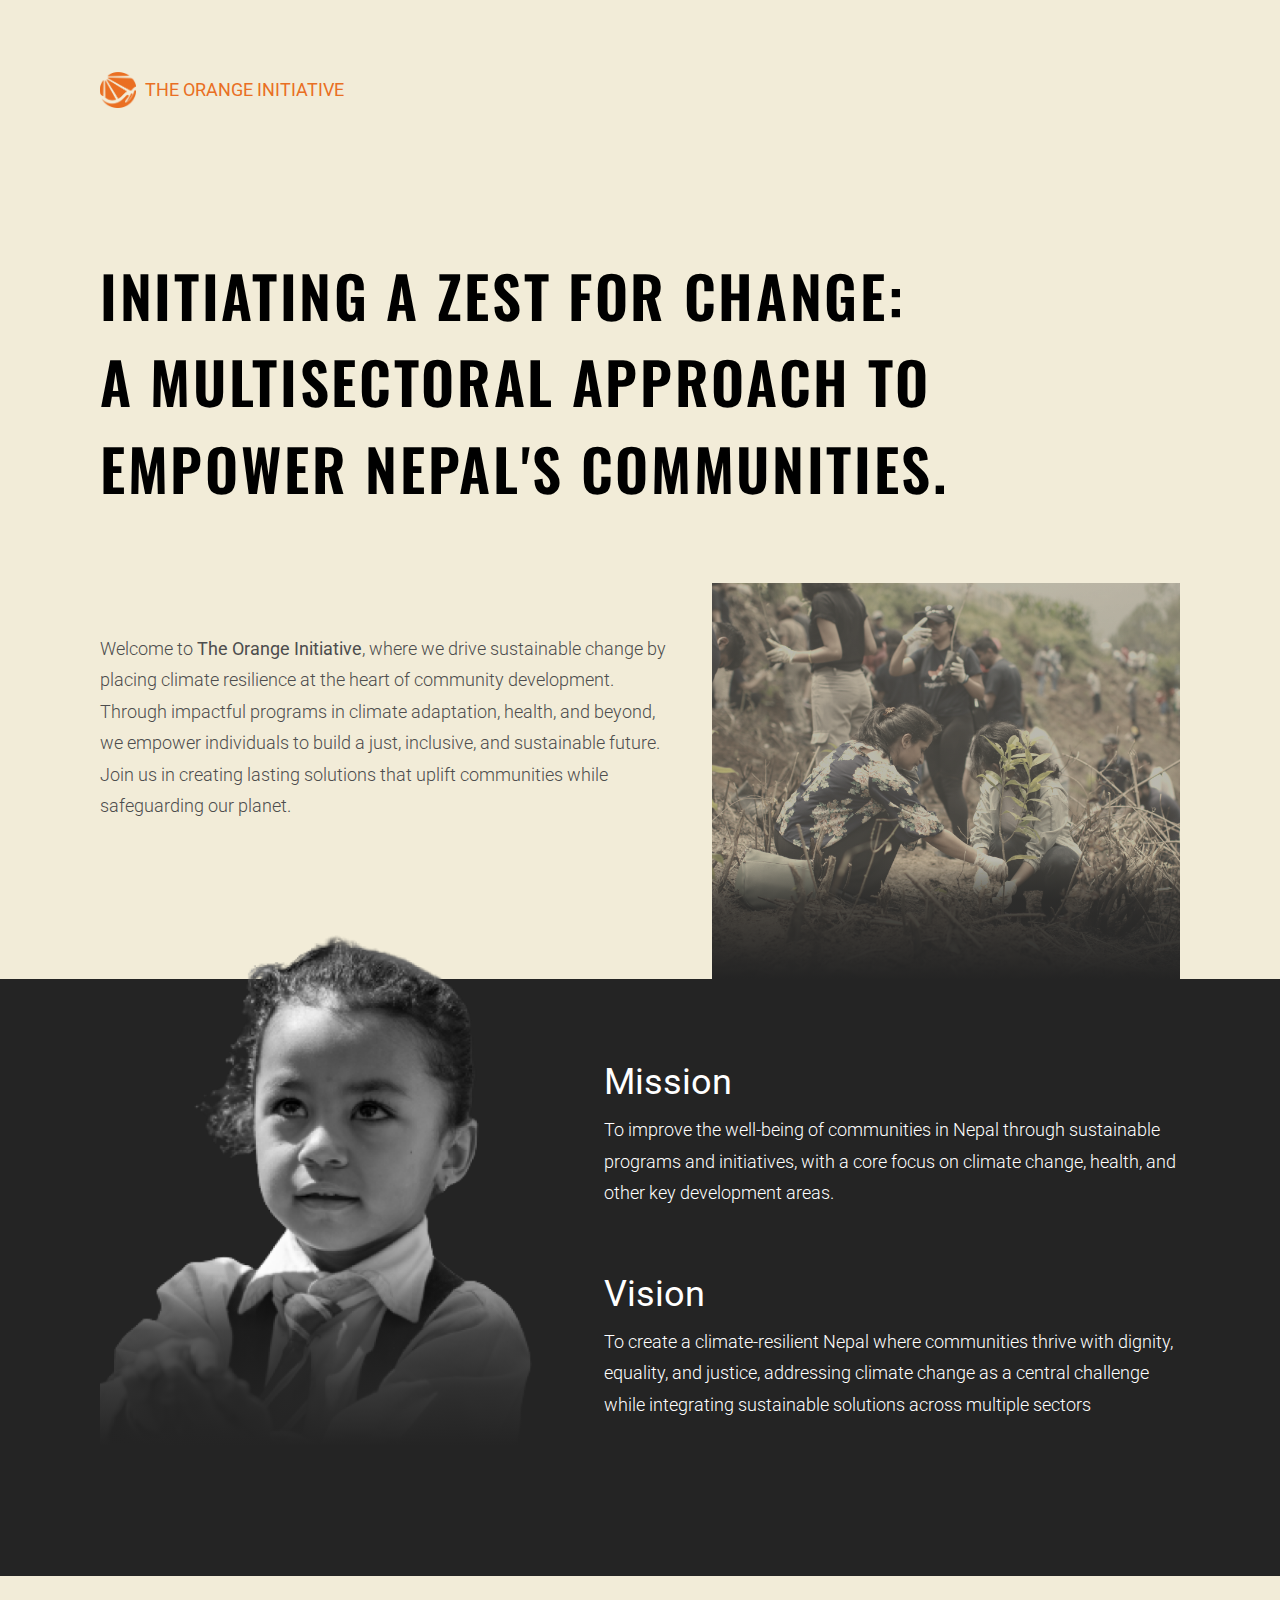
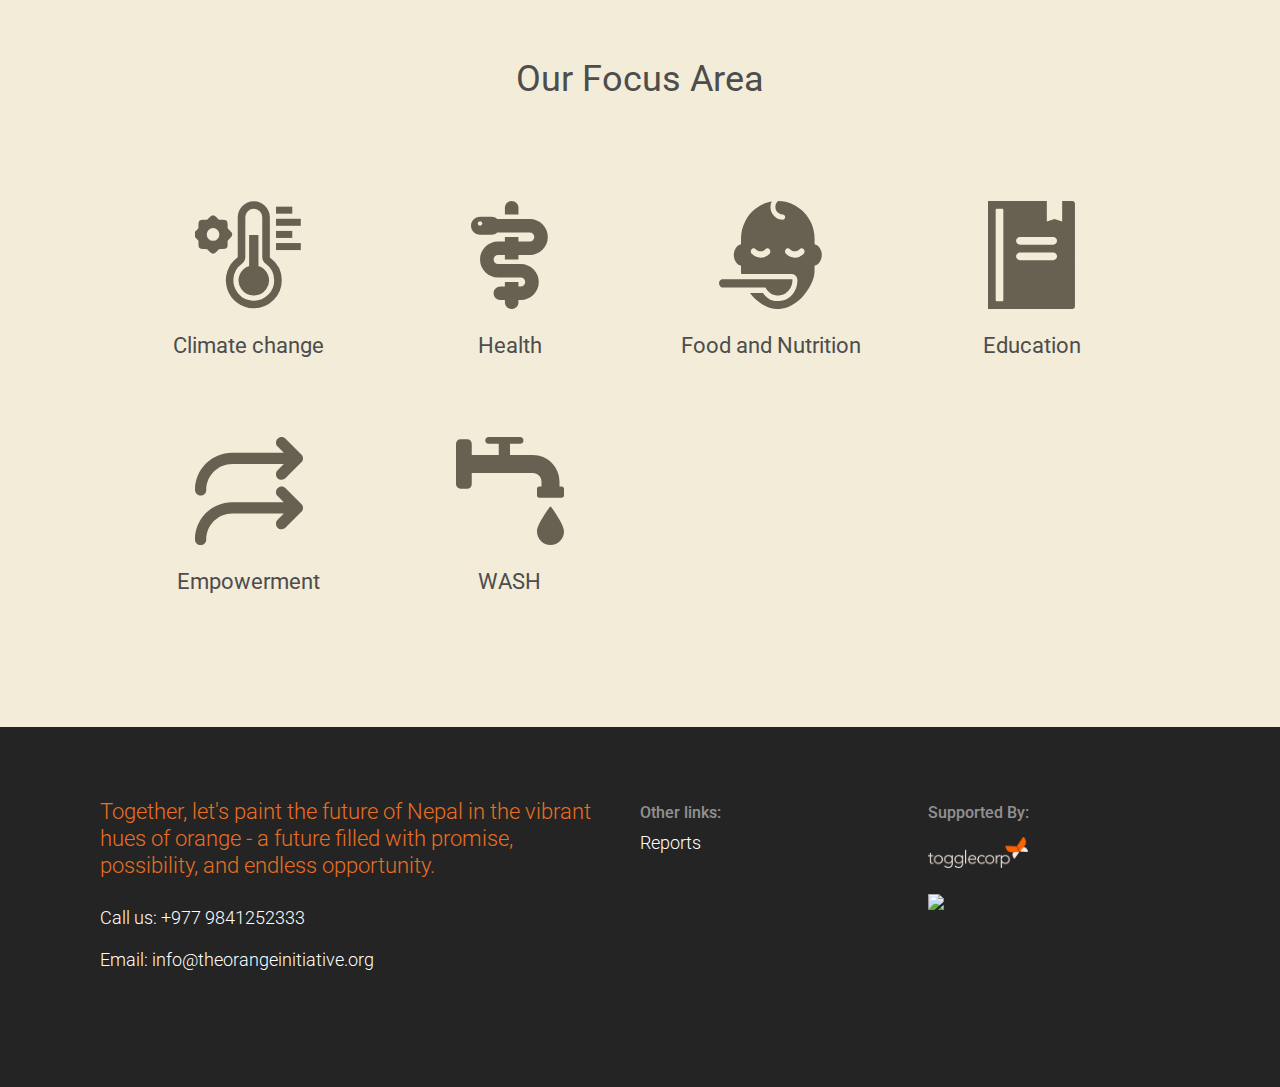
==== commit 03516cc8: "Update styling of intro text to highlight The Orange Initiative" ====
--- a/index.html
+++ b/index.html
@@ -31,7 +31,7 @@
                 </div>
                 <div class="introduction">
                     <div class="intro-text">
-                        Welcome to The Orange Initiative, where we drive sustainable change by placing climate resilience at the heart of
+                        Welcome to <span class="intro-text-toi">The Orange Initiative</span>, where we drive sustainable change by placing climate resilience at the heart of
                         community development. Through impactful programs in climate adaptation, health, and beyond, we empower individuals to
                         build a just, inclusive, and sustainable future. Join us in creating lasting solutions that uplift communities while
                         safeguarding our planet.
--- a/styles.css
+++ b/styles.css
@@ -126,6 +126,7 @@
     text-transform: uppercase;
     color: var(--color-black);
     letter-spacing: 2pt;
+    line-height: 1.5;
 }
 
 @media screen and (max-width: 900px) {
@@ -137,13 +138,31 @@
 
 .introduction {
     display: flex;
-    align-items: flex-end;
+    align-items: center;
     gap: 2rem;
 }
 
 .intro-text {
-    padding-top: 1rem;
-}
+    padding-top: 2rem;
+}
+
+.intro-text-toi {
+    font-weight: 400;
+    position: relative;
+}
+
+/*
+.intro-text-toi::after {
+    top: 0.75rem;
+    left: 0;
+    position: absolute;
+    content: '';
+    width: 100%;
+    background-color: var(--color-primary);
+    height: 0.5rem;
+    opacity: 0.3;
+}
+*/
 
 .intro-image {
     flex-shrink: 0;
@@ -171,7 +190,7 @@
         width: 100%;
         height: 100%;
         z-index: 0;
-        opacity: 0.2;
+        opacity: 0.16;
         transform: unset;
     }
 
@@ -295,6 +314,8 @@
     height: 6rem;
     object-fit: contain;
     object-position: center center;
+    opacity: 0.8;
+    filter: sepia(100%);
 }
 
 .contact-section {
